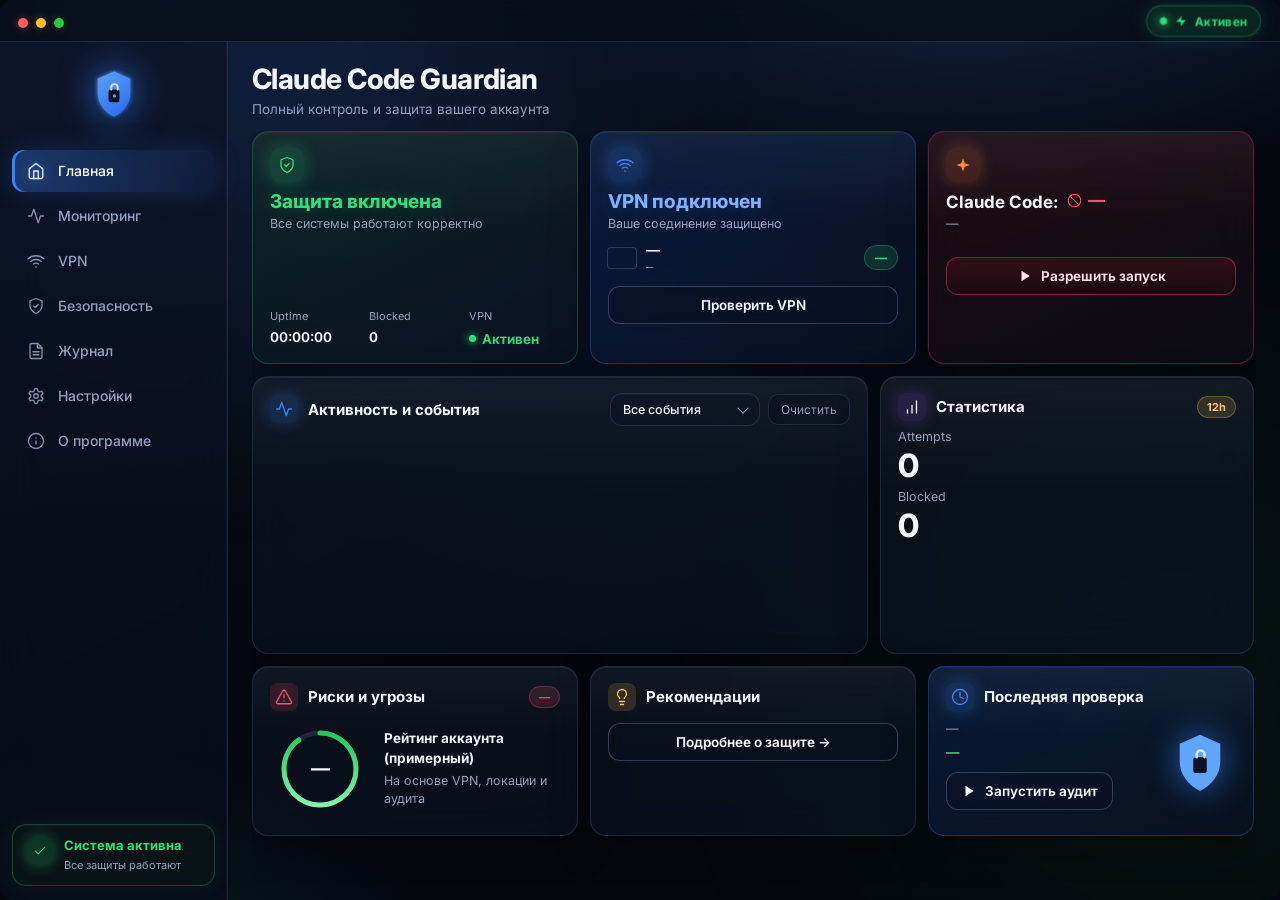
==== ClaudeVpnGuard/UI/index.html @ 6b9eba09 "Ship Liquid Glass UI v1.1.0 as main Guardian release. Replace upside-down VPN checks with toggles, a" ====
﻿<!DOCTYPE html>
<html lang="ru">
<head>
  <meta charset="utf-8" />
  <meta name="viewport" content="width=device-width, initial-scale=1" />
  <title>Claude Code Guardian</title>
  <link rel="preconnect" href="https://fonts.googleapis.com" />
  <link rel="preconnect" href="https://fonts.gstatic.com" crossorigin />
  <link href="https://fonts.googleapis.com/css2?family=Inter:wght@400;500;600;700;800&display=swap" rel="stylesheet" />
  <link rel="stylesheet" href="app.css" />
</head>
<body>
  <div class="shell">
    <div class="titlebar chrome-mac" id="titlebar">
      <div class="traffic" id="trafficMac">
        <button type="button" class="tl close" id="winClose" title="Close" aria-label="Close"></button>
        <button type="button" class="tl min" id="winMin" title="Minimize" aria-label="Minimize"></button>
        <button type="button" class="tl style" id="winStyle" title="Window style: Mac / Windows" aria-label="Window style"></button>
      </div>
      <div class="titlebar-drag" id="winDrag"></div>
      <div class="titlebar-right">
        <div class="pill-active titlebar-pill"><span class="dot"></span><span class="pill-ico" data-icon="zap"></span><span id="globalStatus" data-i18n="active">Активен</span></div>
        <div class="win-caption" id="trafficWin">
          <button type="button" class="wc style" id="winStyle2" title="Window style">⧉</button>
          <button type="button" class="wc min" id="winMin2" title="Minimize">─</button>
          <button type="button" class="wc close" id="winClose2" title="Close">×</button>
        </div>
      </div>
      <div class="chrome-menu" id="chromeMenu" hidden>
        <button type="button" data-chrome="mac">macOS ●●●</button>
        <button type="button" data-chrome="win">Windows − □ ×</button>
      </div>
    </div>

    <div class="app">
      <aside class="sidebar">
        <div class="logo" aria-hidden="true">
          <svg viewBox="0 0 64 64" fill="none">
            <defs>
              <linearGradient id="sg" x1="12" y1="4" x2="52" y2="60" gradientUnits="userSpaceOnUse">
                <stop stop-color="#60A5FA"/><stop offset="1" stop-color="#2563EB"/>
              </linearGradient>
              <filter id="glow"><feGaussianBlur stdDeviation="2.2" result="b"/><feMerge><feMergeNode in="b"/><feMergeNode in="SourceGraphic"/></feMerge></filter>
            </defs>
            <path filter="url(#glow)" d="M32 6L50 14V30C50 42 41.5 51.5 32 56C22.5 51.5 14 42 14 30V14L32 6Z" fill="url(#sg)"/>
            <rect x="26" y="26" width="12" height="14" rx="2.5" fill="#0B1224"/>
            <path d="M29 26V23.5C29 21.57 30.57 20 32.5 20C34.43 20 36 21.57 36 23.5V26" stroke="#DBEAFE" stroke-width="2.2" stroke-linecap="round"/>
            <circle cx="32.5" cy="33" r="1.8" fill="#60A5FA"/>
          </svg>
        </div>
        <nav class="nav">
          <button class="nav-item active" data-page="home"><span class="nav-ico" data-icon="home"></span><span data-i18n="home">Главная</span></button>
          <button class="nav-item" data-page="monitoring"><span class="nav-ico" data-icon="activity"></span><span data-i18n="monitoring">Мониторинг</span></button>
          <button class="nav-item" data-page="vpn"><span class="nav-ico" data-icon="wifi"></span><span data-i18n="vpn">VPN</span></button>
          <button class="nav-item" data-page="security"><span class="nav-ico" data-icon="shieldCheck"></span><span data-i18n="security">Безопасность</span></button>
          <button class="nav-item" data-page="journal"><span class="nav-ico" data-icon="fileText"></span><span data-i18n="journal">Журнал</span></button>
          <button class="nav-item" data-page="settings"><span class="nav-ico" data-icon="settings"></span><span data-i18n="settings">Настройки</span></button>
          <button class="nav-item" data-page="about"><span class="nav-ico" data-icon="info"></span><span data-i18n="about">О программе</span></button>
        </nav>
        <div class="sys-card">
          <div class="badge" data-icon="check"></div>
          <div><strong id="sysTitle">Система активна</strong><span id="sysSub">Все защиты работают</span></div>
        </div>
      </aside>

      <main class="main">
        <div class="topbar">
          <div>
            <h1 data-i18n="title">Claude Code Guardian</h1>
            <p data-i18n="subtitle">Полный контроль и защита вашего аккаунта</p>
          </div>
        </div>

        <div class="workspace">
          <section class="page active" id="page-home">
            <div class="grid-3">
              <article class="card green">
                <div class="card-head"><div class="ico green" data-icon="shieldCheck"></div></div>
                <h2 class="green" id="protectionTitle">Защита включена</h2>
                <p class="sub" id="protectionSub">Все системы работают корректно</p>
                <svg class="wave" id="waveSvg" viewBox="0 0 320 60" preserveAspectRatio="none">
                  <defs><linearGradient id="wg" x1="0" y1="0" x2="0" y2="1"><stop stop-color="#2FE07A" stop-opacity=".35"/><stop offset="1" stop-color="#2FE07A" stop-opacity="0"/></linearGradient></defs>
                  <path id="waveFill" fill="url(#wg)" d=""/>
                  <path id="wavePath" fill="none" stroke="#2FE07A" stroke-width="2.4" d=""/>
                </svg>
                <div class="stats-row">
                  <div class="stat-mini"><label>Uptime</label><b id="uptime">00:00:00</b></div>
                  <div class="stat-mini"><label>Blocked</label><b id="blocked">0</b></div>
                  <div class="stat-mini"><label>VPN</label><b class="ok" id="vpnMini"><i></i><span>Активен</span></b></div>
                </div>
              </article>

              <article class="card blue">
                <div class="card-head"><div class="ico blue" data-icon="wifi"></div></div>
                <h2 class="blue" id="vpnTitle">VPN подключен</h2>
                <p class="sub" id="vpnSub">Ваше соединение защищено</p>
                <div class="vpn-row">
                  <div class="flag" id="flag"></div>
                  <div class="vpn-meta"><div class="country" id="vpnCountry">—</div><div class="ip" id="vpnIp">—</div></div>
                  <div class="latency" id="vpnLatency">—</div>
                </div>
                <button class="btn btn-ghost" id="btnCheckVpn" data-i18n="checkVpn">Проверить VPN</button>
              </article>

              <article class="card red" id="claudeCard">
                <div class="card-head"><div class="ico orange" data-icon="spark"></div></div>
                <div class="claude-title"><span class="name">Claude Code:</span><span class="blocked" id="claudeStatus"><span class="status-ico" data-icon="ban"></span> —</span></div>
                <p class="sub" id="claudeSub">—</p>
                <button class="btn btn-danger" id="btnAllow" style="margin-top:16px"><span data-icon="play" class="btn-ico"></span> <span data-i18n="allow">Разрешить запуск</span></button>
              </article>
            </div>

            <div class="grid-mid">
              <article class="card">
                <div class="card-head">
                  <h3 class="panel-title"><span class="ico blue" data-icon="activity"></span><span data-i18n="events">Активность и события</span></h3>
                  <div class="panel-tools">
                    <div class="glass-select" id="eventFilterWrap" data-value="Все">
                      <button type="button" class="glass-select-btn" id="eventFilterBtn"><span data-i18n="allEvents">Все события</span></button>
                      <div class="glass-select-menu" hidden>
                        <button type="button" data-val="Все" data-i18n="allEvents">Все события</button>
                        <button type="button" data-val="vpn">VPN</button>
                        <button type="button" data-val="launch">Launch</button>
                        <button type="button" data-val="geo">Geo</button>
                        <button type="button" data-val="audit">Audit</button>
                        <button type="button" data-val="remind">Remind</button>
                        <button type="button" data-val="error">Error</button>
                      </div>
                    </div>
                    <button class="btn-sm" id="btnClear" data-i18n="clear">Очистить</button>
                  </div>
                </div>
                <div class="events" id="events"></div>
              </article>
              <article class="card">
                <div class="card-head">
                  <h3 class="panel-title"><span class="ico chart" data-icon="chart"></span><span data-i18n="stats">Статистика</span></h3>
                  <span class="tag mid">12h</span>
                </div>
                <div class="stat-big">
                  <div class="row"><span class="label">Attempts</span><span class="delta up" id="attemptsDelta"></span></div>
                  <div class="num" id="attempts">0</div>
                  <div class="row" style="margin-top:6px"><span class="label">Blocked</span><span class="delta down" id="blockedDelta"></span></div>
                  <div class="num" id="blockedBig">0</div>
                </div>
                <svg class="linechart" viewBox="0 0 280 90" preserveAspectRatio="none">
                  <defs><linearGradient id="lg" x1="0" y1="0" x2="0" y2="1"><stop stop-color="#3B82F6" stop-opacity=".35"/><stop offset="1" stop-color="#3B82F6" stop-opacity="0"/></linearGradient></defs>
                  <path id="lineFill" fill="url(#lg)" d=""/><path id="linePath" fill="none" stroke="#3B82F6" stroke-width="2.6" d=""/><g id="lineDots"></g>
                </svg>
              </article>
            </div>

            <div class="grid-bottom">
              <article class="card">
                <div class="card-head">
                  <h3 class="panel-title"><span class="ico red" data-icon="alert"></span><span data-i18n="risks">Риски и угрозы</span></h3>
                  <span class="tag" id="riskTag">—</span>
                </div>
                <div class="risk-body">
                  <div class="ring-wrap tone-low">
                    <svg viewBox="0 0 100 100" class="ring-svg">
                      <defs>
                        <linearGradient id="ringGrad" x1="0%" y1="0%" x2="100%" y2="0%">
                          <stop offset="0%" stop-color="#86efac"/>
                          <stop offset="55%" stop-color="#4ade80"/>
                          <stop offset="100%" stop-color="#22c55e"/>
                        </linearGradient>
                      </defs>
                      <circle class="ring-track" cx="50" cy="50" r="36" fill="none" stroke-width="5"/>
                      <circle id="ratingRing" class="ring-value" cx="50" cy="50" r="36" fill="none" stroke="url(#ringGrad)" stroke-width="5" stroke-linecap="round" pathLength="100" stroke-dasharray="100" stroke-dashoffset="10"/>
                    </svg>
                    <div class="pct" id="ratingPct">—</div>
                  </div>
                  <div class="risk-copy"><strong data-i18n="ratingApprox">Рейтинг аккаунта (примерный)</strong><span data-i18n="ratingHint">На основе VPN, локации и аудита</span></div>
                </div>
              </article>
              <article class="card">
                <div class="card-head"><h3 class="panel-title"><span class="ico yellow" data-icon="bulb"></span><span data-i18n="tips">Рекомендации</span></h3></div>
                <ul class="checklist" id="recommendations"></ul>
                <button class="btn btn-ghost" id="btnMoreProtect" data-i18n="moreProtect">Подробнее о защите →</button>
              </article>
              <article class="card blue">
                <div class="card-head"><h3 class="panel-title"><span class="ico blue" data-icon="clock"></span><span data-i18n="lastCheck">Последняя проверка</span></h3></div>
                <div class="audit-row">
                  <div class="audit-copy">
                    <div class="audit-time" id="auditTime">—</div>
                    <div class="audit-ok" id="auditOk">—</div>
                    <button class="btn btn-ghost" id="btnAudit" style="margin-top:12px;width:auto;padding-inline:14px"><span data-icon="play" class="btn-ico"></span> <span data-i18n="runAudit">Запустить аудит</span></button>
                  </div>
                  <div class="shield-glow"><svg viewBox="0 0 64 64" fill="none"><defs><linearGradient id="sg2" x1="12" y1="4" x2="52" y2="60"><stop stop-color="#60A5FA"/><stop offset="1" stop-color="#2563EB"/></linearGradient></defs><path d="M32 6L50 14V30C50 42 41.5 51.5 32 56C22.5 51.5 14 42 14 30V14L32 6Z" fill="url(#sg2)"/><rect x="26" y="26" width="12" height="14" rx="2.5" fill="#0B1224"/><path d="M29 26V23.5C29 21.57 30.57 20 32.5 20C34.43 20 36 21.57 36 23.5V26" stroke="#DBEAFE" stroke-width="2.2" stroke-linecap="round"/></svg></div>
                </div>
              </article>
            </div>
          </section>

          <section class="page panel-page" id="page-monitoring">
            <article class="card">
              <h3 class="panel-title"><span class="ico blue" data-icon="activity"></span><span data-i18n="monitoring">Мониторинг</span></h3>
              <div class="mon-tabs" id="monTabs">
                <button class="pill active" type="button" data-mon="proc" data-i18n="processes">Процессы</button>
                <button class="pill" type="button" data-mon="events" data-i18n="monEvents">События</button>
                <button class="pill" type="button" data-mon="net" data-i18n="network">Сеть</button>
              </div>
              <div class="mon-pane active" id="mon-proc">
                <div class="search-wrap"><span class="search-ico" data-icon="search"></span><input class="search glass-input" id="procSearch" data-i18n-placeholder="searchProc" placeholder="Поиск по процессам..." /></div>
                <table class="table"><thead><tr><th>Process</th><th>Status</th><th>Path</th></tr></thead><tbody id="procBody"></tbody></table>
              </div>
              <div class="mon-pane" id="mon-events">
                <div class="events" id="monEventsList" style="max-height:420px"></div>
              </div>
              <div class="mon-pane" id="mon-net">
                <table class="table"><thead><tr><th>Metric</th><th>Value</th><th>OK</th></tr></thead><tbody id="netBody"></tbody></table>
              </div>
            </article>
          </section>

          <section class="page panel-page" id="page-vpn">
            <article class="card">
              <h3 class="panel-title"><span class="ico blue" data-icon="wifi"></span>VPN</h3>
              <p class="sub" style="margin-top:10px" id="vpnPageSub" data-i18n="providers">Выберите активные провайдеры туннелей</p>
              <div id="providers"></div>
              <button class="btn btn-blue" id="btnCheckVpn2" style="margin-top:14px;width:auto" data-i18n="checkVpn">Проверить VPN</button>
            </article>
          </section>

          <section class="page panel-page" id="page-security">
            <article class="card"><h3 class="panel-title"><span class="ico green" data-icon="shieldCheck"></span><span data-i18n="security">Безопасность</span></h3><div id="hygiene"></div></article>
          </section>

          <section class="page panel-page" id="page-journal">
            <article class="card">
              <div class="card-head">
                <h3 class="panel-title"><span class="ico blue" data-icon="fileText"></span><span data-i18n="journal">Журнал</span></h3>
                <button class="btn-sm" id="btnExport"><span data-icon="download" class="btn-ico"></span> <span data-i18n="export">Экспорт журнала</span></button>
              </div>
              <div class="events" id="eventsFull" style="max-height:none"></div>
            </article>
          </section>

          <section class="page panel-page" id="page-settings">
            <div class="settings-layout">
              <aside class="card settings-nav">
                <button class="pill active" type="button" data-settings="general" data-i18n="general">Общие</button>
                <button class="pill" type="button" data-page-jump="vpn">VPN</button>
                <button class="pill" type="button" data-page-jump="security" data-i18n="security">Безопасность</button>
                <button class="pill" type="button" data-page-jump="about" data-i18n="about">О программе</button>
              </aside>
              <article class="card">
                <h3 class="panel-title" data-i18n="settings">Настройки</h3>
                <div class="setting-row">
                  <div><strong data-i18n="autostart">Автозапуск</strong><span data-i18n="autostartHint">Запускать вместе с Windows</span></div>
                  <button type="button" class="toggle" id="autostartToggle" aria-pressed="false"></button>
                </div>
                <div class="setting-row">
                  <div><strong data-i18n="blockVpn">Блокировать без VPN</strong><span data-i18n="blockVpnHint">Запретить Claude без туннеля</span></div>
                  <button type="button" class="toggle on" id="blockWithoutVpn" aria-pressed="true"></button>
                </div>
                <div class="setting-row">
                  <div><strong data-i18n="suspend">Пауза при обрыве VPN</strong><span data-i18n="suspendHint">Приостанавливать процессы Claude</span></div>
                  <button type="button" class="toggle on" id="suspendOnDrop" aria-pressed="true"></button>
                </div>
                <div class="setting-row">
                  <div><strong data-i18n="sound">Звук уведомлений</strong><span data-i18n="soundHint">Системные balloon + звук</span></div>
                  <button type="button" class="toggle on" id="soundToggle" aria-pressed="true"></button>
                </div>
                <div class="form-row" style="margin-top:14px">
                  <label data-i18n="pickSound">Выбрать WAV…</label>
                  <div class="sound-row">
                    <button class="btn btn-ghost" id="btnPickSound" style="width:auto" data-i18n="pickSound">Выбрать WAV…</button>
                    <span id="soundPath" class="sound-path">default</span>
                  </div>
                </div>
                <div class="form-row">
                  <label data-i18n="language">Язык интерфейса</label>
                  <div class="glass-select" id="langWrap" data-value="ru">
                    <button type="button" class="glass-select-btn" id="langBtn">Русский</button>
                    <div class="glass-select-menu" hidden>
                      <button type="button" data-val="ru">Русский</button>
                      <button type="button" data-val="en">English</button>
                      <button type="button" data-val="zh">中文</button>
                    </div>
                  </div>
                </div>
                <div class="form-row">
                  <label data-i18n="targetLoc">Целевая локация</label>
                  <div class="glass-select" id="countryWrap" data-value="NL">
                    <button type="button" class="glass-select-btn" id="countryBtn">NL — Netherlands</button>
                    <div class="glass-select-menu" id="countryMenu" hidden></div>
                  </div>
                </div>
                <div class="form-row">
                  <label data-i18n="workMode">Режим работы</label>
                  <div class="glass-select" id="modeWrap" data-value="strict">
                    <button type="button" class="glass-select-btn" id="modeBtn" data-i18n="strict">Строгий</button>
                    <div class="glass-select-menu" hidden>
                      <button type="button" data-val="strict" data-i18n="strict">Строгий</button>
                      <button type="button" data-val="soft" data-i18n="soft">Мягкий</button>
                    </div>
                  </div>
                </div>
                <input type="checkbox" id="strict" hidden checked />
                <input type="checkbox" id="guardEnabled" hidden checked />
                <input type="checkbox" id="killMode" hidden />
                <input type="checkbox" id="autostart" hidden />
                <input type="checkbox" id="soundEnabled" hidden checked />
                <button class="btn btn-blue" id="btnSave" style="margin-top:16px;width:auto" data-i18n="save">Сохранить изменения</button>
              </article>
            </div>
          </section>

          <section class="page panel-page" id="page-about">
            <article class="card">
              <h3 class="panel-title" data-i18n="about">О программе</h3>
              <p style="color:var(--muted);margin-top:12px;line-height:1.55" data-i18n="aboutBody">Claude Code Guardian v1.0.0 — локальный VPN-killswitch и location lock для Claude Code / Desktop.</p>
              <p style="color:var(--muted);line-height:1.55" data-i18n="aboutPolicy">Не обходит KYC, платежи, мультиаккаунты и Usage Policy.</p>
              <p style="color:var(--green);margin-top:16px">github.com/switzard/claude-vpn-guard</p>
            </article>
          </section>
        </div>
      </main>
    </div>
    <div id="toasts" aria-live="polite"></div>
  </div>
  <script src="icons.js"></script>
  <script src="i18n.js"></script>
  <script src="app.js"></script>
</body>
</html>
---- ClaudeVpnGuard/UI/app.css ----
:root {
  --bg0: #05080f;
  --bg1: #0a1222;
  --glass: rgba(14, 22, 38, 0.55);
  --glass-2: rgba(18, 28, 48, 0.62);
  --glass-3: rgba(12, 18, 32, 0.78);
  --stroke: rgba(160, 190, 255, 0.14);
  --stroke-strong: rgba(160, 190, 255, 0.28);
  --text: #f2f6ff;
  --muted: #93a0bd;
  --green: #2fe07a;
  --blue: #3b82f6;
  --cyan: #22d3ee;
  --red: #ff4d6d;
  --orange: #ff8a3c;
  --yellow: #ffc857;
  --pink: #ff5d8f;
  --radius: 16px;
  --blur: 22px;
  --font: "Inter", "Segoe UI", system-ui, sans-serif;
  --shell-w: 1280px;
  --shell-h: 860px;
  --sidebar-w: 228px;
}

* { box-sizing: border-box; }
html, body {
  margin: 0; width: 100%; height: 100%; overflow: hidden;
  font-family: var(--font); color: var(--text);
  background: var(--bg0);
  user-select: none;
}

/* ===== Layer 1: app backdrop ===== */
.shell {
  position: relative;
  width: 100%; height: 100%;
  overflow: hidden;
  display: flex; flex-direction: column;
  background:
    radial-gradient(900px 520px at 78% -10%, rgba(59,130,246,.22), transparent 55%),
    radial-gradient(700px 480px at 8% 110%, rgba(34,211,238,.10), transparent 50%),
    radial-gradient(600px 400px at 50% 40%, rgba(37,99,235,.08), transparent 60%),
    linear-gradient(155deg, #0b1528 0%, var(--bg0) 48%, #04060c 100%);
  border-radius: 14px;
}
.shell::before {
  content: ""; position: absolute; inset: -20%;
  background:
    radial-gradient(circle at 30% 20%, rgba(59,130,246,.12), transparent 28%),
    radial-gradient(circle at 80% 70%, rgba(47,224,122,.06), transparent 30%);
  filter: blur(40px); pointer-events: none; z-index: 0;
}

/* macOS-style chrome */
.titlebar {
  position: relative; z-index: 5;
  flex: 0 0 42px;
  display: grid;
  grid-template-columns: auto 1fr auto;
  align-items: center;
  gap: 12px;
  padding: 0 14px;
  background: rgba(8, 12, 22, 0.72);
  backdrop-filter: blur(18px);
  border-bottom: 1px solid var(--stroke);
}
.traffic { display: flex; gap: 8px; align-items: center; padding-left: 4px; }
.tl {
  width: 12px; height: 12px; border-radius: 50%; border: 0; padding: 0; cursor: pointer;
  transition: transform .15s ease, filter .15s ease, box-shadow .15s ease;
  position: relative;
}
.tl:hover { transform: scale(1.12); filter: brightness(1.08); }
.tl.close { background: #ff5f57; box-shadow: 0 0 10px rgba(255,95,87,.35); }
.tl.min { background: #febc2e; box-shadow: 0 0 10px rgba(254,188,46,.28); }
.tl.style { background: #28c840; box-shadow: 0 0 10px rgba(40,200,64,.28); }
.traffic { position: relative; }
.titlebar { position: relative; }
.chrome-menu {
  position: fixed; top: 48px; left: 44px; z-index: 9999;
  min-width: 188px; padding: 8px; border-radius: 14px;
  background: rgba(10,16,30,.96); backdrop-filter: blur(22px);
  border: 1px solid rgba(96,165,250,.35);
  box-shadow: 0 18px 50px rgba(0,0,0,.55), 0 0 0 1px rgba(255,255,255,.04);
}
.titlebar.chrome-win .chrome-menu { left: auto; right: 24px; }
.chrome-menu[hidden] { display: none !important; }
.chrome-menu button {
  display: block; width: 100%; text-align: left; border: 0; cursor: pointer;
  padding: 10px 12px; border-radius: 10px;
  background: transparent; color: var(--text); font: 560 13px var(--font);
}
.chrome-menu button:hover { background: rgba(59,130,246,.22); }
.chrome-menu button.active { background: rgba(40,200,64,.2); color: #86efac; }
.titlebar-drag {
  height: 100%; display: flex; align-items: center; justify-content: center;
  cursor: grab;
}
.titlebar-drag:active { cursor: grabbing; }
.titlebar-right { display: flex; align-items: center; gap: 10px; }
.titlebar-pill { transform: scale(.92); }
.win-caption { display: flex; align-items: stretch; height: 42px; margin-right: -14px; }
.win-caption[hidden] { display: none !important; }
.wc {
  width: 46px; border: 0; background: transparent; color: #c9d4ef;
  font: 500 14px/1 var(--font); cursor: pointer;
  transition: background .15s ease, color .15s;
}
.wc:hover { background: rgba(255,255,255,.08); }
.wc.close:hover { background: #e81123; color: #fff; }
.wc.style { font-size: 13px; color: #86efac; }
.titlebar.chrome-win .traffic { display: none; }
.titlebar.chrome-mac .win-caption { display: none !important; }
.titlebar.chrome-win .win-caption { display: flex !important; }

/* window open / close */
.shell { opacity: 0; transform: scale(.97) translateY(8px); }
.shell.boot-in {
  animation: shellIn .38s cubic-bezier(.22,.8,.24,1) forwards;
}
.shell.boot-out {
  animation: shellOut .28s ease forwards;
  pointer-events: none;
}
@keyframes shellIn {
  from { opacity: 0; transform: scale(.965) translateY(10px); }
  to { opacity: 1; transform: none; }
}
@keyframes shellOut {
  from { opacity: 1; transform: none; }
  to { opacity: 0; transform: scale(.97) translateY(6px); }
}

.app {
  position: relative; z-index: 1;
  display: grid;
  grid-template-columns: var(--sidebar-w) 1fr;
  width: 100%; flex: 1 1 auto;
  min-height: 0;
}

/* ===== Layer 2: sidebar ===== */
.sidebar {
  position: relative;
  display: flex; flex-direction: column;
  padding: 22px 12px 14px;
  background: linear-gradient(180deg, rgba(12,20,40,.72), rgba(8,12,24,.78));
  backdrop-filter: blur(var(--blur));
  -webkit-backdrop-filter: blur(var(--blur));
  border-right: 1px solid var(--stroke);
  box-shadow: inset -1px 0 0 rgba(255,255,255,.03);
}
.logo {
  width: 58px; height: 58px; margin: 2px auto 26px;
  filter: drop-shadow(0 0 18px rgba(59,130,246,.75));
}
.logo svg { width: 100%; height: 100%; }

.nav { display: flex; flex-direction: column; gap: 3px; flex: 1; min-height: 0; }
.nav-item {
  display: flex; align-items: center; gap: 12px;
  width: 100%; border: 0; cursor: pointer; text-align: left;
  padding: 11px 14px; border-radius: 12px;
  color: var(--muted); font: 500 14px/1.2 var(--font);
  background: transparent;
  transition: background .18s, color .18s, box-shadow .18s;
}
.nav-ico {
  width: 20px; height: 20px; display: inline-grid; place-items: center;
  flex-shrink: 0; opacity: .9;
}
.nav-ico svg, .nav-item svg { width: 18px; height: 18px; display: block; }
.pill-ico { width: 14px; height: 14px; display: inline-grid; place-items: center; }
.pill-ico svg { width: 14px; height: 14px; display: block; }
.btn-ico { display: inline-grid; place-items: center; width: 16px; height: 16px; }
.btn-ico svg { width: 14px; height: 14px; display: block; }
.status-ico { display: inline-grid; place-items: center; width: 16px; height: 16px; vertical-align: -2px; }
.status-ico svg { width: 15px; height: 15px; display: block; }
.ico.chart { background: rgba(168,85,247,.15); color: #c084fc; box-shadow: 0 0 16px rgba(168,85,247,.25); }
.badge svg { width: 14px; height: 14px; display: block; }
.check svg { width: 12px; height: 12px; display: block; }
.nav-item:hover {
  color: #d7e2ff;
  background: rgba(255,255,255,.045);
}
.nav-item.active {
  color: #fff;
  background: linear-gradient(90deg, rgba(59,130,246,.34), rgba(59,130,246,.08));
  box-shadow: inset 3px 0 0 #3b82f6, 0 0 28px rgba(59,130,246,.18);
}
.nav-item.active svg { opacity: 1; filter: drop-shadow(0 0 6px rgba(59,130,246,.85)); }

.sys-card {
  margin-top: auto;
  display: flex; gap: 10px; align-items: flex-start;
  padding: 12px 13px; border-radius: 14px;
  background: rgba(12, 28, 24, 0.55);
  backdrop-filter: blur(14px);
  border: 1px solid rgba(47,224,122,.25);
  box-shadow: inset 0 1px 0 rgba(255,255,255,.05), 0 0 24px rgba(47,224,122,.08);
}
.sys-card .badge {
  width: 28px; height: 28px; border-radius: 50%;
  display: grid; place-items: center; flex-shrink: 0;
  background: rgba(47,224,122,.16); color: var(--green); font-weight: 800;
  box-shadow: 0 0 14px rgba(47,224,122,.4);
}
.sys-card strong { display: block; color: var(--green); font-size: 13px; }
.sys-card span { color: var(--muted); font-size: 11px; line-height: 1.35; }

/* ===== workspace ===== */
.main {
  min-width: 0; min-height: 0;
  height: 100%;
  display: flex; flex-direction: column;
  padding: 20px 24px 18px;
  overflow: hidden;
}
.topbar {
  flex: 0 0 auto;
  display: flex; align-items: flex-start; justify-content: space-between;
  margin-bottom: 14px;
}
.topbar h1 { margin: 0; font-size: 28px; font-weight: 750; letter-spacing: -.02em; color: var(--text); }
.topbar p { margin: 5px 0 0; color: var(--muted); font-size: 13.5px; }
.pill-active {
  display: inline-flex; align-items: center; gap: 8px;
  padding: 8px 14px; border-radius: 999px;
  background: rgba(47,224,122,.12);
  border: 1px solid rgba(47,224,122,.35);
  color: var(--green); font-weight: 700; font-size: 13px;
  backdrop-filter: blur(10px);
  box-shadow: 0 0 22px rgba(47,224,122,.18);
}
.pill-active .dot {
  width: 8px; height: 8px; border-radius: 50%; background: var(--green);
  box-shadow: 0 0 10px var(--green);
}

.workspace {
  flex: 1 1 auto;
  min-height: 0;
  position: relative;
  overflow: hidden;
}
.page {
  display: none;
  position: absolute; inset: 0;
  overflow: auto;
  padding-right: 2px;
  opacity: 0;
  transform: translateY(6px);
}
.page.active {
  display: block;
  animation: pageIn .28s ease forwards;
}
@keyframes pageIn {
  from { opacity: 0; transform: translateY(8px); }
  to { opacity: 1; transform: none; }
}
.card { transition: transform .2s ease, box-shadow .2s ease, border-color .2s ease; }
.nav-item { transition: background .18s, color .18s, box-shadow .18s, transform .15s; }
.btn, .btn-sm, .btn-ghost, .btn-blue, .btn-danger { transition: transform .15s ease, box-shadow .2s ease, background .2s ease; }
.btn:active, .btn-sm:active, .toggle:active { transform: scale(.97); }

/* ===== Layer 3: cards ===== */
.card {
  position: relative;
  background: var(--glass);
  backdrop-filter: blur(var(--blur));
  -webkit-backdrop-filter: blur(var(--blur));
  border: 1px solid var(--stroke);
  border-radius: var(--radius);
  padding: 16px 17px;
  box-shadow:
    0 12px 40px rgba(0,0,0,.28),
    inset 0 1px 0 rgba(255,255,255,.06);
  overflow: hidden;
}
.card::before {
  content: ""; position: absolute; inset: 0; pointer-events: none;
  background: linear-gradient(180deg, rgba(255,255,255,.045), transparent 42%);
}
.card.green {
  background: linear-gradient(155deg, rgba(12,42,32,.58), rgba(12,20,36,.58));
  border-color: rgba(47,224,122,.24);
}
.card.blue {
  background: linear-gradient(155deg, rgba(10,34,78,.62), rgba(12,20,40,.58));
  border-color: rgba(59,130,246,.30);
}
.card.red {
  background: linear-gradient(155deg, rgba(48,14,24,.58), rgba(16,14,24,.62));
  border-color: rgba(255,77,109,.30);
  box-shadow: 0 0 0 1px rgba(255,77,109,.06), 0 12px 40px rgba(0,0,0,.28);
}
.card.red.ok {
  border-color: rgba(47,224,122,.28);
  background: linear-gradient(155deg, rgba(12,40,28,.55), rgba(12,20,36,.58));
}

.grid-3 { display: grid; grid-template-columns: 1fr 1fr 1fr; gap: 12px; margin-bottom: 12px; }
.grid-mid { display: grid; grid-template-columns: 1.65fr 1fr; gap: 12px; margin-bottom: 12px; }
.grid-bottom { display: grid; grid-template-columns: 1fr 1fr 1fr; gap: 12px; margin-bottom: 4px; }

.card-head { display: flex; align-items: center; justify-content: space-between; margin-bottom: 8px; gap: 8px; }
.ico {
  width: 34px; height: 34px; border-radius: 10px; display: grid; place-items: center;
}
.ico svg { width: 18px; height: 18px; display: block; }
.ico[data-icon] { color: inherit; }
.ico.green { background: rgba(47,224,122,.14); color: var(--green); box-shadow: 0 0 16px rgba(47,224,122,.28); }
.ico.blue { background: rgba(59,130,246,.16); color: var(--blue); box-shadow: 0 0 16px rgba(59,130,246,.32); }
.ico.orange { background: rgba(255,138,60,.14); color: var(--orange); box-shadow: 0 0 16px rgba(255,138,60,.28); }
.ico.red { background: rgba(255,77,109,.14); color: var(--red); }
.ico.yellow { background: rgba(255,200,87,.14); color: var(--yellow); }

.card h2 { margin: 0 0 3px; font-size: 19px; font-weight: 750; color: var(--text); }
.card h2.green { color: var(--green); text-shadow: 0 0 18px rgba(47,224,122,.3); }
.card h2.blue { color: #7eb0ff; text-shadow: 0 0 18px rgba(59,130,246,.28); }
.card .sub { color: var(--muted); font-size: 12.5px; margin: 0 0 10px; }

.wave { width: 100%; height: 50px; margin: 2px 0 12px; filter: drop-shadow(0 0 6px rgba(47,224,122,.5)); }
.stats-row { display: grid; grid-template-columns: 1fr 1fr 1fr; gap: 8px; }
.stat-mini label { display: block; color: var(--muted); font-size: 11px; margin-bottom: 3px; }
.stat-mini b { font-size: 13.5px; font-weight: 650; color: var(--text); }
.stat-mini .ok { color: var(--green); display: inline-flex; align-items: center; gap: 6px; }
.stat-mini .ok.off { color: var(--red); }
.stat-mini .ok i { width: 7px; height: 7px; border-radius: 50%; background: currentColor; box-shadow: 0 0 8px currentColor; display: inline-block; }

.vpn-row { display: flex; align-items: center; gap: 10px; margin: 6px 0 12px; }
.flag { width: 28px; height: 20px; border-radius: 3px; box-shadow: 0 0 0 1px rgba(255,255,255,.15); flex-shrink: 0; }
.vpn-meta { flex: 1; min-width: 0; }
.vpn-meta .country { font-weight: 650; font-size: 14px; color: var(--text); }
.vpn-meta .ip { color: var(--muted); font-family: ui-monospace, Consolas, monospace; font-size: 12px; margin-top: 2px; }
.latency {
  padding: 4px 10px; border-radius: 999px; font-size: 12px; font-weight: 700;
  background: rgba(47,224,122,.14); color: var(--green); border: 1px solid rgba(47,224,122,.28);
}

/* ===== Layer 4: interactive ===== */
.btn, .btn-sm, .glass-input, select, .pill {
  font-family: inherit;
  transition: background .15s, border-color .15s, box-shadow .15s, filter .15s;
}
.btn {
  width: 100%; border: 0; cursor: pointer; border-radius: 12px;
  padding: 10px 14px; font-weight: 650; font-size: 13.5px;
  display: inline-flex; align-items: center; justify-content: center; gap: 8px;
  color: var(--text);
  background: rgba(10,16,32,.45);
  backdrop-filter: blur(10px);
  border: 1px solid var(--stroke-strong);
}
.btn:hover { border-color: rgba(160,190,255,.42); box-shadow: 0 0 18px rgba(59,130,246,.18); }
.btn-ghost { background: rgba(8,14,28,.5); }
.btn-danger {
  background: linear-gradient(180deg, rgba(60,18,28,.7), rgba(28,10,16,.75));
  border-color: rgba(255,77,109,.4); color: #ffe0e6;
}
.btn-danger:hover { box-shadow: 0 0 20px rgba(255,77,109,.22); }
.btn-blue {
  background: linear-gradient(180deg, #3b82f6, #2563eb);
  border: 0; color: #fff;
  box-shadow: 0 0 22px rgba(59,130,246,.35);
}
.btn-sm {
  background: rgba(8,14,28,.55); color: var(--muted);
  border: 1px solid var(--stroke); border-radius: 10px;
  padding: 7px 12px; font-size: 12px; cursor: pointer;
  backdrop-filter: blur(8px);
}
.btn-sm:hover { color: var(--text); border-color: var(--stroke-strong); }
select, .glass-input {
  background: rgba(8,14,28,.72); color: var(--text);
  border: 1px solid var(--stroke); border-radius: 10px;
  padding: 8px 11px; font-size: 12.5px;
  backdrop-filter: blur(8px);
  outline: none;
  appearance: none;
  -webkit-appearance: none;
  background-image: url("data:image/svg+xml,%3Csvg xmlns='http://www.w3.org/2000/svg' width='12' height='12' viewBox='0 0 24 24' fill='none' stroke='%2393a0bd' stroke-width='2' stroke-linecap='round' stroke-linejoin='round'%3E%3Cpolyline points='6 9 12 15 18 9'/%3E%3C/svg%3E");
  background-repeat: no-repeat;
  background-position: right 10px center;
  padding-right: 28px;
}
select:hover, .glass-input:hover { border-color: var(--stroke-strong); }
select:focus, .glass-input:focus { border-color: rgba(59,130,246,.55); box-shadow: 0 0 0 2px rgba(59,130,246,.15); }
select option { background: #0e1628; color: var(--text); }
.glass-input { width: 100%; margin: 10px 0; }
.search-wrap { position: relative; margin: 10px 0; }
.search-wrap .glass-input { margin: 0; padding-left: 36px; }
.search-ico {
  position: absolute; left: 12px; top: 50%; transform: translateY(-50%);
  width: 16px; height: 16px; color: var(--muted); pointer-events: none;
  display: grid; place-items: center;
}
.search-ico svg { width: 15px; height: 15px; display: block; }
.toast-ico svg { width: 18px; height: 18px; display: block; }
.pill {
  border: 1px solid var(--stroke); background: rgba(8,14,28,.4); color: var(--muted);
  border-radius: 999px; padding: 7px 12px; cursor: pointer; font-size: 12px;
}
.pill.active {
  color: #fff;
  background: linear-gradient(90deg, rgba(59,130,246,.45), rgba(37,99,235,.25));
  border-color: rgba(59,130,246,.5);
  box-shadow: 0 0 16px rgba(59,130,246,.2);
}

.claude-title { display: flex; align-items: baseline; gap: 8px; flex-wrap: wrap; margin-bottom: 4px; }
.claude-title .name { font-size: 17px; font-weight: 700; color: var(--text); }
.claude-title .blocked { color: var(--red); font-weight: 750; font-size: 17px; display: inline-flex; gap: 6px; align-items: center; text-shadow: 0 0 14px rgba(255,77,109,.35); }
.claude-title .allowed { color: var(--green); font-weight: 750; font-size: 17px; text-shadow: 0 0 14px rgba(47,224,122,.35); }

.panel-title { display: flex; align-items: center; gap: 10px; font-size: 15px; font-weight: 700; margin: 0; color: var(--text); }
.panel-title .ico { width: 28px; height: 28px; border-radius: 8px; }
.panel-tools { display: flex; gap: 8px; align-items: center; }

.events { margin-top: 10px; max-height: 200px; overflow: auto; padding-top: 2px; }
.card .card-head { position: relative; z-index: 2; }
.event {
  display: grid; grid-template-columns: 12px 62px 26px 1fr 8px;
  gap: 8px; align-items: start; padding: 9px 0;
  border-bottom: 1px solid rgba(255,255,255,.04); position: relative;
}
.event:last-child { border-bottom: 0; }
.event::before { content: ""; position: absolute; left: 5px; top: 0; bottom: 0; width: 2px; background: rgba(120,150,220,.1); }
.tl { width: 10px; height: 10px; border-radius: 50%; margin-top: 4px; box-shadow: 0 0 10px currentColor; position: relative; z-index: 1; background: currentColor; }
.tl-end { width: 7px; height: 7px; border-radius: 50%; margin-top: 5px; opacity: .85; }
.time { color: var(--muted); font-size: 11.5px; padding-top: 2px; font-variant-numeric: tabular-nums; }
.ev-ico { width: 22px; height: 22px; border-radius: 50%; display: grid; place-items: center; font-size: 11px; font-weight: 700; }
.ev-ico svg { width: 12px; height: 12px; display: block; }
.ev-ico.err { background: rgba(255,77,109,.18); color: var(--red); }
.ev-ico.ok { background: rgba(47,224,122,.18); color: var(--green); }
.ev-ico.info { background: rgba(59,130,246,.18); color: var(--blue); }
.ev-ico.warn { background: rgba(255,200,87,.18); color: var(--yellow); }
.ev-body .msg { font-size: 12.8px; font-weight: 560; color: var(--text); }
.ev-body .reason { color: var(--muted); font-size: 11.5px; margin-top: 2px; }
.empty { color: var(--muted); padding: 16px 0; font-size: 13px; }

.stat-big { margin-top: 8px; }
.stat-big .row { display: flex; justify-content: space-between; align-items: baseline; margin-bottom: 4px; }
.stat-big .label { color: var(--muted); font-size: 12.5px; }
.stat-big .num { font-size: 32px; font-weight: 780; letter-spacing: -.03em; color: var(--text); line-height: 1.1; }
.delta.up { color: var(--red); font-size: 12px; font-weight: 700; }
.delta.down { color: var(--green); font-size: 12px; font-weight: 700; }
.linechart { width: 100%; height: 84px; margin-top: 6px; filter: drop-shadow(0 0 8px rgba(59,130,246,.5)); }

.risk-body { display: flex; gap: 14px; align-items: center; margin-top: 8px; }
.ring-wrap { position: relative; width: 100px; height: 100px; flex-shrink: 0; }
.ring-svg {
  width: 100%; height: 100%; transform: rotate(-90deg);
  overflow: visible; shape-rendering: geometricPrecision;
}
.ring-track { stroke: rgba(148,163,184,.16); }
.ring-value {
  transition: stroke-dashoffset .6s cubic-bezier(.22,.8,.24,1);
  filter: none;
  paint-order: stroke;
}
.ring-wrap.tone-low .ring-value { stroke: url(#ringGrad); }
.ring-wrap .pct {
  position: absolute; inset: 0; display: grid; place-items: center;
  font-size: 19px; font-weight: 720; color: var(--text); letter-spacing: -.02em;
  pointer-events: none;
  text-shadow: 0 1px 0 rgba(0,0,0,.25);
}
.tag { font-size: 11px; font-weight: 700; padding: 3px 9px; border-radius: 999px; background: rgba(255,77,109,.15); color: var(--red); border: 1px solid rgba(255,77,109,.28); }
.tag.low { background: rgba(47,224,122,.14); color: var(--green); border-color: rgba(47,224,122,.28); }
.tag.mid { background: rgba(255,200,87,.14); color: var(--yellow); border-color: rgba(255,200,87,.28); }
.tag.high { background: rgba(255,138,60,.14); color: var(--orange); border-color: rgba(255,138,60,.28); }
.tag.crit { background: rgba(255,77,109,.15); color: var(--red); border-color: rgba(255,77,109,.28); }
.ev-body { min-width: 0; }
.ev-body .msg { overflow-wrap: anywhere; }
.risk-copy { color: var(--muted); font-size: 12.5px; line-height: 1.45; }
.risk-copy strong { color: var(--text); display: block; font-size: 13.5px; margin-bottom: 4px; }

.checklist { list-style: none; padding: 0; margin: 10px 0 12px; }
.checklist li { display: flex; gap: 10px; align-items: flex-start; font-size: 12.8px; margin-bottom: 9px; color: var(--text); }
.check {
  width: 18px; height: 18px; border-radius: 50%; flex-shrink: 0; margin-top: 1px;
  background: rgba(47,224,122,.16); color: var(--green); display: grid; place-items: center;
  font-size: 11px; font-weight: 800; box-shadow: 0 0 10px rgba(47,224,122,.22);
}

.audit-row { display: flex; gap: 12px; align-items: center; margin-top: 6px; }
.audit-copy { flex: 1; min-width: 0; }
.audit-time { color: var(--muted); font-size: 12.5px; margin: 2px 0 8px; }
.audit-ok { color: var(--green); font-weight: 650; font-size: 13.5px; }
.shield-glow { width: 72px; height: 72px; flex-shrink: 0; filter: drop-shadow(0 0 16px rgba(59,130,246,.65)); }

/* settings / monitoring extras */
.panel-page .card { margin-bottom: 12px; }
.settings-layout { display: grid; grid-template-columns: 200px 1fr; gap: 12px; min-height: 420px; }
.settings-nav { display: flex; flex-direction: column; gap: 4px; }
.settings-nav .pill { justify-content: flex-start; width: 100%; border-radius: 12px; }
.setting-row {
  display: flex; align-items: center; justify-content: space-between; gap: 16px;
  padding: 14px 0; border-bottom: 1px solid rgba(255,255,255,.05);
}
.setting-row:last-child { border-bottom: 0; }
.setting-row strong { display: block; font-size: 13.5px; color: var(--text); }
.setting-row span { color: var(--muted); font-size: 12px; }
.toggle {
  width: 46px; height: 26px; border-radius: 999px; border: 0; cursor: pointer;
  background: rgba(255,255,255,.12); position: relative; flex-shrink: 0;
}
.toggle.on { background: linear-gradient(90deg, #22d3ee, #3b82f6); box-shadow: 0 0 14px rgba(59,130,246,.35); }
.toggle::after {
  content: ""; position: absolute; top: 3px; left: 3px; width: 20px; height: 20px;
  border-radius: 50%; background: #fff; transition: left .15s;
}
.toggle.on::after { left: 23px; }

.mon-tabs { display: flex; gap: 8px; margin-bottom: 4px; flex-wrap: wrap; }
.table { width: 100%; border-collapse: collapse; font-size: 13px; }
.table th { text-align: left; color: var(--muted); font-weight: 600; padding: 8px 6px; border-bottom: 1px solid rgba(255,255,255,.06); }
.table td { padding: 10px 6px; border-bottom: 1px solid rgba(255,255,255,.04); color: var(--text); vertical-align: top; }
.table code { color: #c7dcff; }
.pid { color: var(--muted); font-size: 11px; margin-left: 6px; }
.st-block { color: var(--red); font-weight: 700; }
.st-run { color: var(--green); font-weight: 700; }
.prov-row {
  display: grid; grid-template-columns: 1fr auto 48px; gap: 12px; align-items: center;
  padding: 11px 10px; margin: 0 -6px; border-radius: 12px;
  border-bottom: 1px solid transparent;
  transition: background .18s ease, transform .15s ease;
  cursor: pointer;
}
.prov-row:hover { background: rgba(255,255,255,.035); }
.prov-row .name { color: var(--text); font-size: 13.5px; min-width: 0; white-space: normal; font-weight: 560; }
.prov-row .status { color: var(--muted); font-size: 12px; text-align: right; white-space: normal; line-height: 1.3; }
.prov-row .status.on { color: var(--green); }
.prov-toggle {
  width: 42px; height: 24px; border-radius: 999px; border: 0; cursor: pointer;
  background: rgba(255,255,255,.12); position: relative; flex-shrink: 0;
  transition: background .2s ease, box-shadow .2s ease;
}
.prov-toggle::after {
  content: ""; position: absolute; top: 3px; left: 3px; width: 18px; height: 18px;
  border-radius: 50%; background: #fff;
  transition: left .2s cubic-bezier(.22,.8,.24,1);
  box-shadow: 0 1px 4px rgba(0,0,0,.35);
}
.prov-toggle.on {
  background: linear-gradient(90deg, #22d3ee, #3b82f6);
  box-shadow: 0 0 14px rgba(59,130,246,.35);
}
.prov-toggle.on::after { left: 21px; }

.glass-select { position: relative; min-width: 150px; }
.glass-select-btn {
  width: 100%; text-align: left;
  padding: 8px 32px 8px 12px; border-radius: 12px; cursor: pointer;
  border: 1px solid var(--stroke);
  background: rgba(12,18,32,.55);
  color: var(--text); font: 500 12.5px var(--font);
  backdrop-filter: blur(12px);
  box-shadow: inset 0 1px 0 rgba(255,255,255,.04);
  position: relative;
}
.glass-select-btn::after {
  content: ""; position: absolute; right: 12px; top: 50%;
  width: 7px; height: 7px; border-right: 1.5px solid var(--muted); border-bottom: 1.5px solid var(--muted);
  transform: translateY(-60%) rotate(45deg);
}
.glass-select-btn:hover { border-color: var(--stroke-strong); }
.glass-select-menu {
  position: absolute; z-index: 40; top: calc(100% + 6px); left: 0; right: 0;
  padding: 6px; border-radius: 14px;
  background: rgba(10, 16, 30, 0.92);
  backdrop-filter: blur(22px);
  border: 1px solid var(--stroke-strong);
  box-shadow: 0 18px 40px rgba(0,0,0,.45);
  max-height: 240px; overflow: auto;
}
.glass-select-menu[hidden] { display: none !important; }
.glass-select-menu button {
  display: block; width: 100%; text-align: left; border: 0; cursor: pointer;
  padding: 9px 11px; border-radius: 10px;
  background: transparent; color: var(--text); font: 500 12.5px var(--font);
}
.glass-select-menu button:hover { background: rgba(59,130,246,.18); }
.glass-select-menu button.active { background: rgba(59,130,246,.28); color: #fff; }

.mon-pane { display: none; margin-top: 10px; animation: pageIn .22s ease; }
.mon-pane.active { display: block; }
.sound-row { display: flex; gap: 10px; align-items: center; flex-wrap: wrap; }
.sound-path { color: var(--muted); font-size: 12px; }
.checklist .tone-warn .check { background: rgba(255,200,87,.16); color: var(--yellow); }
.checklist .tone-info .check { background: rgba(59,130,246,.16); color: var(--blue); }
.checklist .tone-muted .check { background: rgba(255,255,255,.06); color: var(--muted); }
.checklist li small { display: block; color: var(--muted); font-size: 11.5px; margin-top: 2px; font-weight: 400; }
.hy-item { padding: 12px 0; border-bottom: 1px solid rgba(255,255,255,.05); }
.hy-item strong { color: var(--text); display: block; margin-bottom: 4px; }
.hy-item p { margin: 0; color: var(--muted); font-size: 12.5px; line-height: 1.45; }
.form-row { margin: 12px 0; }
.form-row label { display: block; color: var(--muted); font-size: 12px; margin-bottom: 6px; }
.checks { display: flex; flex-direction: column; gap: 10px; margin: 12px 0; }
.checks label { display: flex; gap: 10px; align-items: center; font-size: 13.5px; color: var(--text); }

/* ===== Layer 5: toast notifications ===== */
#toasts {
  position: fixed; right: 22px; bottom: 22px; z-index: 50;
  display: flex; flex-direction: column; gap: 10px;
  width: min(360px, calc(100vw - 48px));
  pointer-events: none;
}
.toast {
  pointer-events: auto;
  display: grid; grid-template-columns: 42px 1fr; gap: 12px; align-items: start;
  padding: 14px 14px 12px;
  border-radius: 16px;
  background: rgba(12, 18, 32, 0.62);
  backdrop-filter: blur(28px);
  -webkit-backdrop-filter: blur(28px);
  border: 1px solid var(--stroke-strong);
  box-shadow: 0 16px 50px rgba(0,0,0,.45), inset 0 1px 0 rgba(255,255,255,.06);
  opacity: 0; transform: translateY(12px) scale(.98);
  transition: opacity .28s ease, transform .28s ease;
}
.toast.show { opacity: 1; transform: none; }
.toast.danger { box-shadow: -8px 0 28px rgba(255,77,109,.18), 0 16px 50px rgba(0,0,0,.45); border-color: rgba(255,77,109,.28); }
.toast.success { box-shadow: -8px 0 28px rgba(47,224,122,.16), 0 16px 50px rgba(0,0,0,.45); border-color: rgba(47,224,122,.28); }
.toast.info { box-shadow: -8px 0 28px rgba(59,130,246,.16), 0 16px 50px rgba(0,0,0,.45); border-color: rgba(59,130,246,.28); }
.toast-ico {
  width: 36px; height: 36px; border-radius: 12px; display: grid; place-items: center;
  font-weight: 800; font-size: 16px;
}
.toast.danger .toast-ico { background: rgba(255,77,109,.18); color: var(--red); box-shadow: 0 0 16px rgba(255,77,109,.25); }
.toast.success .toast-ico { background: rgba(47,224,122,.18); color: var(--green); box-shadow: 0 0 16px rgba(47,224,122,.25); }
.toast.info .toast-ico { background: rgba(59,130,246,.18); color: var(--blue); box-shadow: 0 0 16px rgba(59,130,246,.25); }
.toast-top { display: flex; justify-content: space-between; gap: 10px; align-items: baseline; }
.toast-top strong { color: var(--text); font-size: 13.5px; }
.toast-top span { color: var(--muted); font-size: 11.5px; }
.toast-msg { color: var(--muted); font-size: 12.5px; margin-top: 4px; line-height: 1.4; }
.toast-link {
  margin-top: 8px; border: 0; background: transparent; color: #9ec1ff;
  cursor: pointer; font: 600 12px var(--font); padding: 0;
}

::-webkit-scrollbar { width: 8px; }
::-webkit-scrollbar-thumb { background: rgba(120,150,220,.22); border-radius: 8px; }
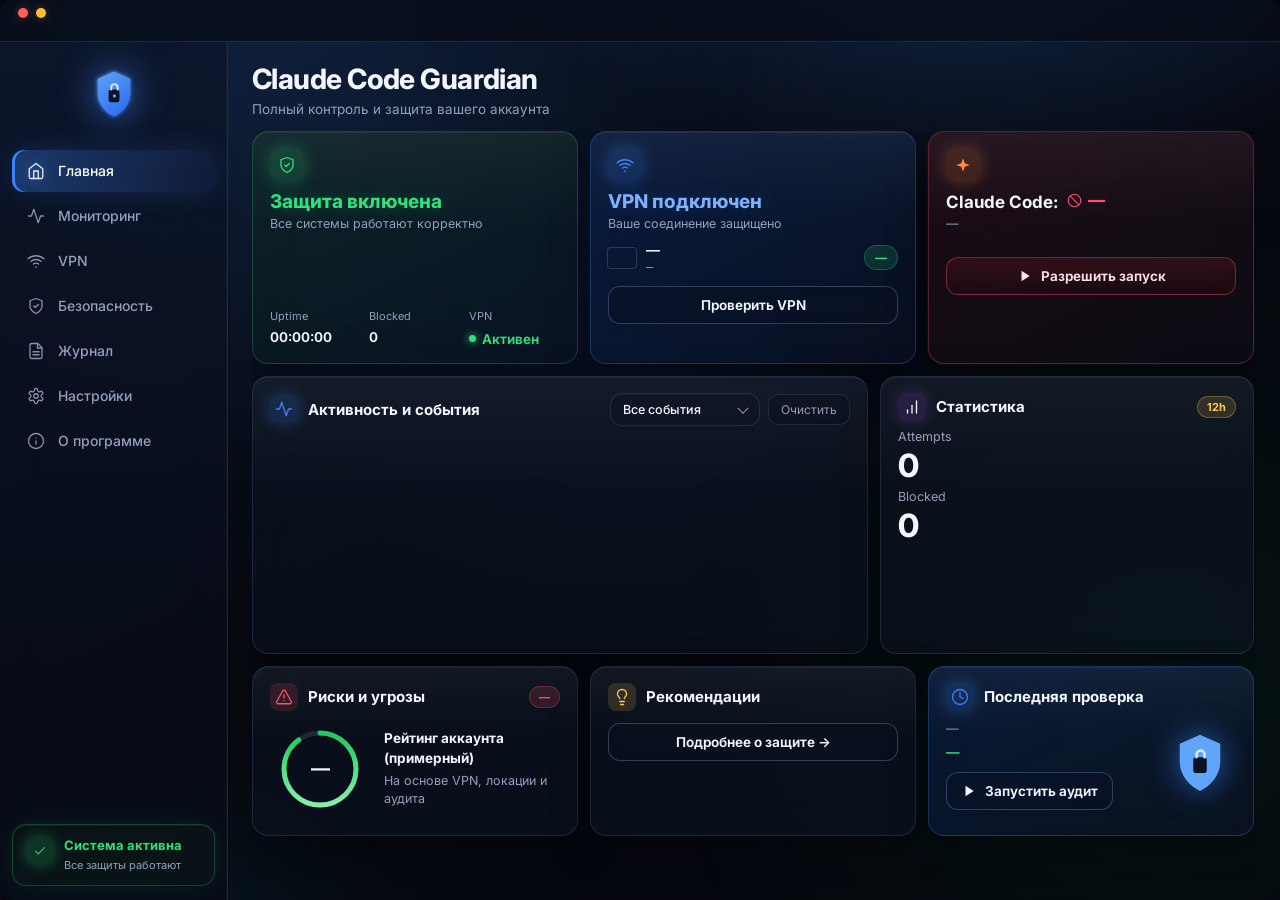
==== commit b43bad45: "Remove titlebar status pill; move window chrome style to Settings. Co-authored-by: Cursor <cursorage" ====
--- a/ClaudeVpnGuard/UI/index.html
+++ b/ClaudeVpnGuard/UI/index.html
@@ -15,20 +15,13 @@
       <div class="traffic" id="trafficMac">
         <button type="button" class="tl close" id="winClose" title="Close" aria-label="Close"></button>
         <button type="button" class="tl min" id="winMin" title="Minimize" aria-label="Minimize"></button>
-        <button type="button" class="tl style" id="winStyle" title="Window style: Mac / Windows" aria-label="Window style"></button>
       </div>
       <div class="titlebar-drag" id="winDrag"></div>
       <div class="titlebar-right">
-        <div class="pill-active titlebar-pill"><span class="dot"></span><span class="pill-ico" data-icon="zap"></span><span id="globalStatus" data-i18n="active">Активен</span></div>
         <div class="win-caption" id="trafficWin">
-          <button type="button" class="wc style" id="winStyle2" title="Window style">⧉</button>
           <button type="button" class="wc min" id="winMin2" title="Minimize">─</button>
           <button type="button" class="wc close" id="winClose2" title="Close">×</button>
         </div>
-      </div>
-      <div class="chrome-menu" id="chromeMenu" hidden>
-        <button type="button" data-chrome="mac">macOS ●●●</button>
-        <button type="button" data-chrome="win">Windows − □ ×</button>
       </div>
     </div>
 
@@ -282,6 +275,16 @@
                   </div>
                 </div>
                 <div class="form-row">
+                  <label data-i18n="winChrome">Кнопки окна</label>
+                  <div class="glass-select" id="chromeWrap" data-value="mac">
+                    <button type="button" class="glass-select-btn" id="chromeBtn">macOS</button>
+                    <div class="glass-select-menu" hidden>
+                      <button type="button" data-val="mac">macOS</button>
+                      <button type="button" data-val="win">Windows</button>
+                    </div>
+                  </div>
+                </div>
+                <div class="form-row">
                   <label data-i18n="targetLoc">Целевая локация</label>
                   <div class="glass-select" id="countryWrap" data-value="NL">
                     <button type="button" class="glass-select-btn" id="countryBtn">NL — Netherlands</button>
--- a/ClaudeVpnGuard/UI/app.css
+++ b/ClaudeVpnGuard/UI/app.css
@@ -59,12 +59,13 @@
   display: grid;
   grid-template-columns: auto 1fr auto;
   align-items: center;
-  gap: 12px;
-  padding: 0 14px;
+  gap: 10px;
+  padding: 0 12px 0 14px;
   background: rgba(8, 12, 22, 0.72);
   backdrop-filter: blur(18px);
   border-bottom: 1px solid var(--stroke);
 }
+.titlebar.chrome-mac { grid-template-columns: auto 1fr; }
 .traffic { display: flex; gap: 8px; align-items: center; padding-left: 4px; }
 .tl {
   width: 12px; height: 12px; border-radius: 50%; border: 0; padding: 0; cursor: pointer;
@@ -74,32 +75,14 @@
 .tl:hover { transform: scale(1.12); filter: brightness(1.08); }
 .tl.close { background: #ff5f57; box-shadow: 0 0 10px rgba(255,95,87,.35); }
 .tl.min { background: #febc2e; box-shadow: 0 0 10px rgba(254,188,46,.28); }
-.tl.style { background: #28c840; box-shadow: 0 0 10px rgba(40,200,64,.28); }
 .traffic { position: relative; }
 .titlebar { position: relative; }
-.chrome-menu {
-  position: fixed; top: 48px; left: 44px; z-index: 9999;
-  min-width: 188px; padding: 8px; border-radius: 14px;
-  background: rgba(10,16,30,.96); backdrop-filter: blur(22px);
-  border: 1px solid rgba(96,165,250,.35);
-  box-shadow: 0 18px 50px rgba(0,0,0,.55), 0 0 0 1px rgba(255,255,255,.04);
-}
-.titlebar.chrome-win .chrome-menu { left: auto; right: 24px; }
-.chrome-menu[hidden] { display: none !important; }
-.chrome-menu button {
-  display: block; width: 100%; text-align: left; border: 0; cursor: pointer;
-  padding: 10px 12px; border-radius: 10px;
-  background: transparent; color: var(--text); font: 560 13px var(--font);
-}
-.chrome-menu button:hover { background: rgba(59,130,246,.22); }
-.chrome-menu button.active { background: rgba(40,200,64,.2); color: #86efac; }
 .titlebar-drag {
   height: 100%; display: flex; align-items: center; justify-content: center;
   cursor: grab;
 }
 .titlebar-drag:active { cursor: grabbing; }
-.titlebar-right { display: flex; align-items: center; gap: 10px; }
-.titlebar-pill { transform: scale(.92); }
+.titlebar-right { display: flex; align-items: center; gap: 0; }
 .win-caption { display: flex; align-items: stretch; height: 42px; margin-right: -14px; }
 .win-caption[hidden] { display: none !important; }
 .wc {
@@ -109,7 +92,6 @@
 }
 .wc:hover { background: rgba(255,255,255,.08); }
 .wc.close:hover { background: #e81123; color: #fff; }
-.wc.style { font-size: 13px; color: #86efac; }
 .titlebar.chrome-win .traffic { display: none; }
 .titlebar.chrome-mac .win-caption { display: none !important; }
 .titlebar.chrome-win .win-caption { display: flex !important; }
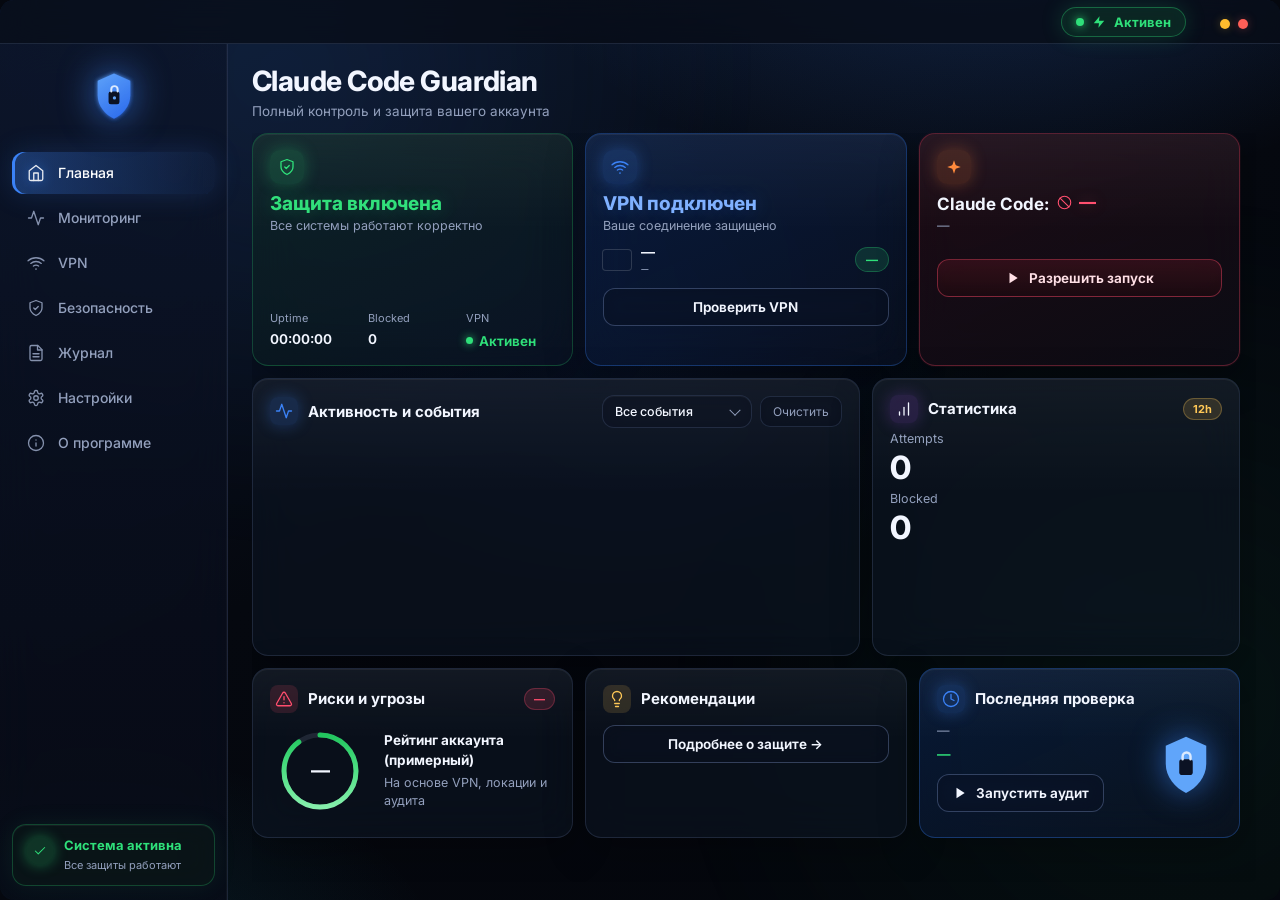
==== commit f3d51c65: "Restore Active pill; put window controls top-right; fix scrollbars. Co-authored-by: Cursor <cursorag" ====
--- a/ClaudeVpnGuard/UI/index.html
+++ b/ClaudeVpnGuard/UI/index.html
@@ -12,15 +12,22 @@
 <body>
   <div class="shell">
     <div class="titlebar chrome-mac" id="titlebar">
-      <div class="traffic" id="trafficMac">
-        <button type="button" class="tl close" id="winClose" title="Close" aria-label="Close"></button>
-        <button type="button" class="tl min" id="winMin" title="Minimize" aria-label="Minimize"></button>
-      </div>
       <div class="titlebar-drag" id="winDrag"></div>
       <div class="titlebar-right">
-        <div class="win-caption" id="trafficWin">
-          <button type="button" class="wc min" id="winMin2" title="Minimize">─</button>
-          <button type="button" class="wc close" id="winClose2" title="Close">×</button>
+        <div class="pill-active titlebar-pill">
+          <span class="dot"></span>
+          <span class="pill-ico" data-icon="zap"></span>
+          <span id="globalStatus" data-i18n="active">Активен</span>
+        </div>
+        <div class="window-controls" id="windowControls">
+          <div class="traffic" id="trafficMac">
+            <button type="button" class="tl min" id="winMin" title="Minimize" aria-label="Minimize"></button>
+            <button type="button" class="tl close" id="winClose" title="Close" aria-label="Close"></button>
+          </div>
+          <div class="win-caption" id="trafficWin">
+            <button type="button" class="wc min" id="winMin2" title="Minimize">─</button>
+            <button type="button" class="wc close" id="winClose2" title="Close">×</button>
+          </div>
         </div>
       </div>
     </div>
--- a/ClaudeVpnGuard/UI/app.css
+++ b/ClaudeVpnGuard/UI/app.css
@@ -23,7 +23,11 @@
   --sidebar-w: 228px;
 }
 
-* { box-sizing: border-box; }
+* {
+  box-sizing: border-box;
+  scrollbar-width: thin;
+  scrollbar-color: rgba(120,150,220,.35) rgba(255,255,255,.03);
+}
 html, body {
   margin: 0; width: 100%; height: 100%; overflow: hidden;
   font-family: var(--font); color: var(--text);
@@ -52,49 +56,79 @@
   filter: blur(40px); pointer-events: none; z-index: 0;
 }
 
-/* macOS-style chrome */
+/* custom chrome — status + window buttons top-right */
 .titlebar {
   position: relative; z-index: 5;
-  flex: 0 0 42px;
+  flex: 0 0 44px;
   display: grid;
-  grid-template-columns: auto 1fr auto;
+  grid-template-columns: 1fr auto;
   align-items: center;
-  gap: 10px;
-  padding: 0 12px 0 14px;
+  gap: 12px;
+  padding: 0 10px 0 16px;
   background: rgba(8, 12, 22, 0.72);
   backdrop-filter: blur(18px);
   border-bottom: 1px solid var(--stroke);
 }
-.titlebar.chrome-mac { grid-template-columns: auto 1fr; }
-.traffic { display: flex; gap: 8px; align-items: center; padding-left: 4px; }
+.titlebar-drag {
+  height: 100%; min-width: 0;
+  cursor: grab;
+}
+.titlebar-drag:active { cursor: grabbing; }
+.titlebar-right {
+  display: flex;
+  align-items: center;
+  justify-content: flex-end;
+  gap: 12px;
+  height: 100%;
+  flex-shrink: 0;
+}
+.titlebar-pill {
+  transform: none;
+  height: 30px;
+  padding: 0 12px;
+  display: inline-flex;
+  align-items: center;
+  gap: 8px;
+}
+.window-controls {
+  display: flex;
+  align-items: center;
+  justify-content: center;
+  height: 100%;
+  min-width: 72px;
+}
+.traffic {
+  display: none;
+  gap: 8px;
+  align-items: center;
+  justify-content: center;
+  height: 100%;
+  padding: 0 6px;
+}
 .tl {
   width: 12px; height: 12px; border-radius: 50%; border: 0; padding: 0; cursor: pointer;
   transition: transform .15s ease, filter .15s ease, box-shadow .15s ease;
-  position: relative;
 }
 .tl:hover { transform: scale(1.12); filter: brightness(1.08); }
 .tl.close { background: #ff5f57; box-shadow: 0 0 10px rgba(255,95,87,.35); }
 .tl.min { background: #febc2e; box-shadow: 0 0 10px rgba(254,188,46,.28); }
-.traffic { position: relative; }
-.titlebar { position: relative; }
-.titlebar-drag {
-  height: 100%; display: flex; align-items: center; justify-content: center;
-  cursor: grab;
-}
-.titlebar-drag:active { cursor: grabbing; }
-.titlebar-right { display: flex; align-items: center; gap: 0; }
-.win-caption { display: flex; align-items: stretch; height: 42px; margin-right: -14px; }
-.win-caption[hidden] { display: none !important; }
+.win-caption {
+  display: none;
+  align-items: center;
+  justify-content: center;
+  height: 100%;
+}
 .wc {
-  width: 46px; border: 0; background: transparent; color: #c9d4ef;
-  font: 500 14px/1 var(--font); cursor: pointer;
+  width: 40px; height: 100%;
+  border: 0; background: transparent; color: #c9d4ef;
+  font: 500 15px/1 var(--font); cursor: pointer;
+  display: inline-grid; place-items: center;
   transition: background .15s ease, color .15s;
 }
 .wc:hover { background: rgba(255,255,255,.08); }
 .wc.close:hover { background: #e81123; color: #fff; }
-.titlebar.chrome-win .traffic { display: none; }
-.titlebar.chrome-mac .win-caption { display: none !important; }
-.titlebar.chrome-win .win-caption { display: flex !important; }
+.titlebar.chrome-mac .traffic { display: inline-flex; }
+.titlebar.chrome-win .win-caption { display: inline-flex; }
 
 /* window open / close */
 .shell { opacity: 0; transform: scale(.97) translateY(8px); }
@@ -230,7 +264,9 @@
   display: none;
   position: absolute; inset: 0;
   overflow: auto;
-  padding-right: 2px;
+  overflow-x: hidden;
+  padding-right: 6px;
+  scrollbar-gutter: stable;
   opacity: 0;
   transform: translateY(6px);
 }
@@ -401,7 +437,12 @@
 .panel-title .ico { width: 28px; height: 28px; border-radius: 8px; }
 .panel-tools { display: flex; gap: 8px; align-items: center; }
 
-.events { margin-top: 10px; max-height: 200px; overflow: auto; padding-top: 2px; }
+.events {
+  margin-top: 10px; max-height: 200px;
+  overflow-y: auto; overflow-x: hidden;
+  padding-top: 2px; padding-right: 4px;
+  scrollbar-gutter: stable;
+}
 .card .card-head { position: relative; z-index: 2; }
 .event {
   display: grid; grid-template-columns: 12px 62px 26px 1fr 8px;
@@ -624,5 +665,24 @@
   cursor: pointer; font: 600 12px var(--font); padding: 0;
 }
 
-::-webkit-scrollbar { width: 8px; }
-::-webkit-scrollbar-thumb { background: rgba(120,150,220,.22); border-radius: 8px; }
+::-webkit-scrollbar {
+  width: 10px;
+  height: 10px;
+}
+::-webkit-scrollbar-track {
+  background: rgba(255,255,255,.03);
+  border-radius: 10px;
+  margin: 4px 0;
+}
+::-webkit-scrollbar-thumb {
+  background: rgba(120,150,220,.28);
+  border-radius: 10px;
+  border: 2px solid transparent;
+  background-clip: padding-box;
+}
+::-webkit-scrollbar-thumb:hover {
+  background: rgba(140,170,240,.42);
+  border: 2px solid transparent;
+  background-clip: padding-box;
+}
+::-webkit-scrollbar-corner { background: transparent; }
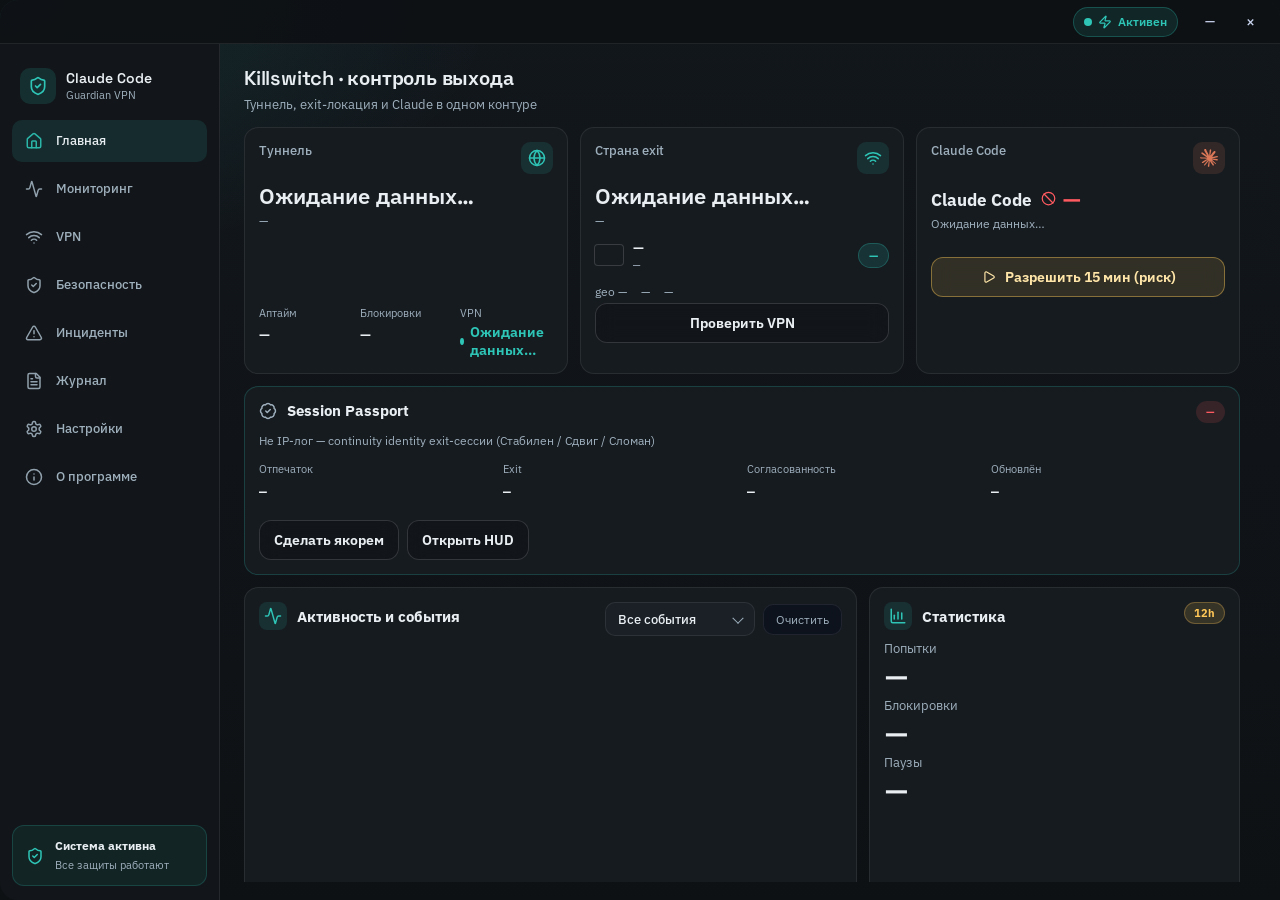
==== commit 779ee2e4: "Release v2.2.0: Session Passport, Incident Freeze Pack, Guard HUD. Ship the V2 Big3 surfaces with st" ====
--- a/ClaudeVpnGuard/UI/index.html
+++ b/ClaudeVpnGuard/UI/index.html
@@ -6,59 +6,51 @@
   <title>Claude Code Guardian</title>
   <link rel="preconnect" href="https://fonts.googleapis.com" />
   <link rel="preconnect" href="https://fonts.gstatic.com" crossorigin />
-  <link href="https://fonts.googleapis.com/css2?family=Inter:wght@400;500;600;700;800&display=swap" rel="stylesheet" />
+  <link href="https://fonts.googleapis.com/css2?family=IBM+Plex+Sans:wght@400;500;600&family=Space+Grotesk:wght@500;600;700&display=swap" rel="stylesheet" />
   <link rel="stylesheet" href="app.css" />
 </head>
 <body>
   <div class="shell">
-    <div class="titlebar chrome-mac" id="titlebar">
+    <div class="titlebar chrome-win" id="titlebar">
+      <div class="traffic" id="trafficMac" aria-hidden="true">
+        <button type="button" class="tl close" id="winClose" title="Close" aria-label="Close"></button>
+        <button type="button" class="tl min" id="winMin" title="Minimize" aria-label="Minimize"></button>
+      </div>
       <div class="titlebar-drag" id="winDrag"></div>
       <div class="titlebar-right">
-        <div class="pill-active titlebar-pill">
+        <div class="pill-active titlebar-pill" id="globalPill">
           <span class="dot"></span>
           <span class="pill-ico" data-icon="zap"></span>
           <span id="globalStatus" data-i18n="active">Активен</span>
         </div>
-        <div class="window-controls" id="windowControls">
-          <div class="traffic" id="trafficMac">
-            <button type="button" class="tl min" id="winMin" title="Minimize" aria-label="Minimize"></button>
-            <button type="button" class="tl close" id="winClose" title="Close" aria-label="Close"></button>
-          </div>
-          <div class="win-caption" id="trafficWin">
-            <button type="button" class="wc min" id="winMin2" title="Minimize">─</button>
-            <button type="button" class="wc close" id="winClose2" title="Close">×</button>
-          </div>
+        <div class="win-caption" id="trafficWin">
+          <button type="button" class="wc min" id="winMin2" title="Minimize" aria-label="Minimize">─</button>
+          <button type="button" class="wc close" id="winClose2" title="Close" aria-label="Close">×</button>
         </div>
       </div>
     </div>
 
     <div class="app">
       <aside class="sidebar">
-        <div class="logo" aria-hidden="true">
-          <svg viewBox="0 0 64 64" fill="none">
-            <defs>
-              <linearGradient id="sg" x1="12" y1="4" x2="52" y2="60" gradientUnits="userSpaceOnUse">
-                <stop stop-color="#60A5FA"/><stop offset="1" stop-color="#2563EB"/>
-              </linearGradient>
-              <filter id="glow"><feGaussianBlur stdDeviation="2.2" result="b"/><feMerge><feMergeNode in="b"/><feMergeNode in="SourceGraphic"/></feMerge></filter>
-            </defs>
-            <path filter="url(#glow)" d="M32 6L50 14V30C50 42 41.5 51.5 32 56C22.5 51.5 14 42 14 30V14L32 6Z" fill="url(#sg)"/>
-            <rect x="26" y="26" width="12" height="14" rx="2.5" fill="#0B1224"/>
-            <path d="M29 26V23.5C29 21.57 30.57 20 32.5 20C34.43 20 36 21.57 36 23.5V26" stroke="#DBEAFE" stroke-width="2.2" stroke-linecap="round"/>
-            <circle cx="32.5" cy="33" r="1.8" fill="#60A5FA"/>
-          </svg>
-        </div>
-        <nav class="nav">
-          <button class="nav-item active" data-page="home"><span class="nav-ico" data-icon="home"></span><span data-i18n="home">Главная</span></button>
-          <button class="nav-item" data-page="monitoring"><span class="nav-ico" data-icon="activity"></span><span data-i18n="monitoring">Мониторинг</span></button>
-          <button class="nav-item" data-page="vpn"><span class="nav-ico" data-icon="wifi"></span><span data-i18n="vpn">VPN</span></button>
-          <button class="nav-item" data-page="security"><span class="nav-ico" data-icon="shieldCheck"></span><span data-i18n="security">Безопасность</span></button>
-          <button class="nav-item" data-page="journal"><span class="nav-ico" data-icon="fileText"></span><span data-i18n="journal">Журнал</span></button>
-          <button class="nav-item" data-page="settings"><span class="nav-ico" data-icon="settings"></span><span data-i18n="settings">Настройки</span></button>
-          <button class="nav-item" data-page="about"><span class="nav-ico" data-icon="info"></span><span data-i18n="about">О программе</span></button>
+        <div class="brand">
+          <div class="mark" data-icon="shieldCheck" aria-hidden="true"></div>
+          <div class="brand-text">
+            <strong>Claude Code</strong>
+            <small>Guardian VPN</small>
+          </div>
+        </div>
+        <nav class="nav" aria-label="Main">
+          <button class="nav-item active" data-page="home" type="button"><span class="nav-ico" data-icon="home"></span><span data-i18n="home">Главная</span></button>
+          <button class="nav-item" data-page="monitoring" type="button"><span class="nav-ico" data-icon="activity"></span><span data-i18n="monitoring">Мониторинг</span></button>
+          <button class="nav-item" data-page="vpn" type="button"><span class="nav-ico" data-icon="wifi"></span><span data-i18n="vpn">VPN</span></button>
+          <button class="nav-item" data-page="security" type="button"><span class="nav-ico" data-icon="shieldCheck"></span><span data-i18n="security">Безопасность</span></button>
+          <button class="nav-item" data-page="incidents" type="button"><span class="nav-ico" data-icon="alert"></span><span data-i18n="incidents">Инциденты</span><span class="nav-badge" id="incidentBadge" hidden>0</span></button>
+          <button class="nav-item" data-page="journal" type="button"><span class="nav-ico" data-icon="fileText"></span><span data-i18n="journal">Журнал</span></button>
+          <button class="nav-item" data-page="settings" type="button"><span class="nav-ico" data-icon="settings"></span><span data-i18n="settings">Настройки</span></button>
+          <button class="nav-item" data-page="about" type="button"><span class="nav-ico" data-icon="info"></span><span data-i18n="about">О программе</span></button>
         </nav>
-        <div class="sys-card">
-          <div class="badge" data-icon="check"></div>
+        <div class="sys-card" id="sysCard">
+          <div class="badge" data-icon="shieldCheck"></div>
           <div><strong id="sysTitle">Система активна</strong><span id="sysSub">Все защиты работают</span></div>
         </div>
       </aside>
@@ -66,61 +58,106 @@
       <main class="main">
         <div class="topbar">
           <div>
-            <h1 data-i18n="title">Claude Code Guardian</h1>
-            <p data-i18n="subtitle">Полный контроль и защита вашего аккаунта</p>
+            <h1 id="topTitle" data-i18n="titleHome">Killswitch · контроль выхода</h1>
+            <p id="topSub" data-i18n="subHome">Туннель, exit-локация и Claude в одном контуре</p>
           </div>
         </div>
 
         <div class="workspace">
           <section class="page active" id="page-home">
+            <div class="recovery-banner" id="recoveryBanner" role="status"><strong data-i18n="recoveryLabel">Что сделать</strong><span id="recoveryText"></span></div>
+            <div class="home-incidents-cta" id="homeIncidentsCta">
+              <button type="button" class="btn" id="btnOpenIncidents" data-i18n="incidentsCta">Есть открытые инциденты — открыть</button>
+            </div>
             <div class="grid-3">
-              <article class="card green">
-                <div class="card-head"><div class="ico green" data-icon="shieldCheck"></div></div>
-                <h2 class="green" id="protectionTitle">Защита включена</h2>
-                <p class="sub" id="protectionSub">Все системы работают корректно</p>
+              <article class="card" id="tunnelCard">
+                <div class="card-head">
+                  <h2 class="card-kicker" data-i18n="tunnel">Туннель</h2>
+                  <div class="ico teal" data-icon="globe"></div>
+                </div>
+                <h2 class="card-value" id="protectionTitle" data-i18n="bootPlaceholder">Ожидание данных…</h2>
+                <p class="sub" id="protectionSub">—</p>
                 <svg class="wave" id="waveSvg" viewBox="0 0 320 60" preserveAspectRatio="none">
-                  <defs><linearGradient id="wg" x1="0" y1="0" x2="0" y2="1"><stop stop-color="#2FE07A" stop-opacity=".35"/><stop offset="1" stop-color="#2FE07A" stop-opacity="0"/></linearGradient></defs>
+                  <defs><linearGradient id="wg" x1="0" y1="0" x2="0" y2="1"><stop stop-color="#2EC4B6" stop-opacity=".35"/><stop offset="1" stop-color="#2EC4B6" stop-opacity="0"/></linearGradient></defs>
                   <path id="waveFill" fill="url(#wg)" d=""/>
-                  <path id="wavePath" fill="none" stroke="#2FE07A" stroke-width="2.4" d=""/>
+                  <path id="wavePath" fill="none" stroke="#2EC4B6" stroke-width="2.2" d=""/>
                 </svg>
                 <div class="stats-row">
-                  <div class="stat-mini"><label>Uptime</label><b id="uptime">00:00:00</b></div>
-                  <div class="stat-mini"><label>Blocked</label><b id="blocked">0</b></div>
-                  <div class="stat-mini"><label>VPN</label><b class="ok" id="vpnMini"><i></i><span>Активен</span></b></div>
-                </div>
-              </article>
-
-              <article class="card blue">
-                <div class="card-head"><div class="ico blue" data-icon="wifi"></div></div>
-                <h2 class="blue" id="vpnTitle">VPN подключен</h2>
-                <p class="sub" id="vpnSub">Ваше соединение защищено</p>
+                  <div class="stat-mini"><label data-i18n="uptime">Аптайм</label><b id="uptime">—</b></div>
+                  <div class="stat-mini"><label data-i18n="blocked">Блокировки</label><b id="blocked">—</b></div>
+                  <div class="stat-mini"><label>VPN</label><b class="ok" id="vpnMini"><i></i><span data-i18n="bootPlaceholder">Ожидание данных…</span></b></div>
+                </div>
+              </article>
+
+              <article class="card" id="exitCard">
+                <div class="card-head">
+                  <h2 class="card-kicker" data-i18n="exitCountry">Страна exit</h2>
+                  <div class="ico teal" data-icon="wifi"></div>
+                </div>
+                <h2 class="card-value" id="vpnTitle" data-i18n="bootPlaceholder">Ожидание данных…</h2>
+                <p class="sub" id="vpnSub">—</p>
                 <div class="vpn-row">
                   <div class="flag" id="flag"></div>
                   <div class="vpn-meta"><div class="country" id="vpnCountry">—</div><div class="ip" id="vpnIp">—</div></div>
                   <div class="latency" id="vpnLatency">—</div>
                 </div>
+                <div class="diag-row" id="exitDiag">
+                  <span id="geoAgreement">geo —</span>
+                  <span id="tunnelWhy">—</span>
+                  <span id="latencyMode">—</span>
+                </div>
                 <button class="btn btn-ghost" id="btnCheckVpn" data-i18n="checkVpn">Проверить VPN</button>
               </article>
 
-              <article class="card red" id="claudeCard">
-                <div class="card-head"><div class="ico orange" data-icon="spark"></div></div>
-                <div class="claude-title"><span class="name">Claude Code:</span><span class="blocked" id="claudeStatus"><span class="status-ico" data-icon="ban"></span> —</span></div>
-                <p class="sub" id="claudeSub">—</p>
-                <button class="btn btn-danger" id="btnAllow" style="margin-top:16px"><span data-icon="play" class="btn-ico"></span> <span data-i18n="allow">Разрешить запуск</span></button>
+              <article class="card" id="claudeCard">
+                <div class="card-head">
+                  <h2 class="card-kicker">Claude Code</h2>
+                  <div class="ico orange" data-icon="claude"></div>
+                </div>
+                <div class="claude-title"><span class="name" id="claudeName">Claude Code</span><span class="blocked" id="claudeStatus"><span class="status-ico" data-icon="ban"></span> —</span></div>
+                <p class="sub" id="claudeSub" data-i18n="bootPlaceholder">Ожидание данных…</p>
+                <button class="btn btn-warn" id="btnAllow" style="margin-top:16px"><span data-icon="play" class="btn-ico"></span> <span data-i18n="allow">Разрешить 15 мин (риск)</span></button>
+                <button class="btn btn-ghost" id="btnRevokeAllow" type="button" style="margin-top:8px;display:none" data-i18n="revokeAllow">Отозвать временный доступ</button>
               </article>
             </div>
+
+            <article class="card passport-card" id="passportCard">
+              <div class="card-head">
+                <h3 class="panel-title"><span class="title-ico" data-icon="badgeCheck" aria-hidden="true"></span><span data-i18n="passportTitle">Session Passport</span></h3>
+                <span class="pass-state" id="passportState">—</span>
+              </div>
+              <p class="sub" data-i18n="passportHint">Не IP-лог — continuity identity exit-сессии (Стабилен / Сдвиг / Сломан)</p>
+              <div class="pass-compact-line" id="passportCompact">
+                <span id="passportCompactExit">—</span>
+                <b id="passportCompactFp">—</b>
+              </div>
+              <div class="pass-detail">
+                <div class="pass-row">
+                  <div><label data-i18n="passportFp">Отпечаток</label><b id="passportFp">—</b></div>
+                  <div><label data-i18n="passportExit">Exit</label><b id="passportExit">—</b></div>
+                  <div><label data-i18n="passportAgree">Согласованность</label><b id="passportAgree">—</b></div>
+                  <div><label data-i18n="passportUpdated">Обновлён</label><b id="passportTime">—</b></div>
+                </div>
+                <div class="pass-shifts" id="passportShifts"></div>
+              </div>
+              <div class="pass-actions">
+                <button class="btn btn-ghost" id="btnReanchor" type="button" data-i18n="passportReanchor">Сделать якорем</button>
+                <button class="btn btn-ghost" id="btnShowHud" type="button" data-i18n="passportOpenHud">Открыть HUD</button>
+              </div>
+            </article>
 
             <div class="grid-mid">
               <article class="card">
                 <div class="card-head">
-                  <h3 class="panel-title"><span class="ico blue" data-icon="activity"></span><span data-i18n="events">Активность и события</span></h3>
+                  <h3 class="panel-title"><span class="ico teal" data-icon="activity"></span><span data-i18n="events">Активность и события</span></h3>
                   <div class="panel-tools">
-                    <div class="glass-select" id="eventFilterWrap" data-value="Все">
+                    <div class="glass-select" id="eventFilterWrap" data-value="all">
                       <button type="button" class="glass-select-btn" id="eventFilterBtn"><span data-i18n="allEvents">Все события</span></button>
                       <div class="glass-select-menu" hidden>
-                        <button type="button" data-val="Все" data-i18n="allEvents">Все события</button>
+                        <button type="button" data-val="all" data-i18n="allEvents">Все события</button>
                         <button type="button" data-val="vpn">VPN</button>
                         <button type="button" data-val="launch">Launch</button>
+                        <button type="button" data-val="suspend">Suspend</button>
                         <button type="button" data-val="geo">Geo</button>
                         <button type="button" data-val="audit">Audit</button>
                         <button type="button" data-val="remind">Remind</button>
@@ -134,18 +171,20 @@
               </article>
               <article class="card">
                 <div class="card-head">
-                  <h3 class="panel-title"><span class="ico chart" data-icon="chart"></span><span data-i18n="stats">Статистика</span></h3>
+                  <h3 class="panel-title"><span class="ico teal" data-icon="chart"></span><span data-i18n="stats">Статистика</span></h3>
                   <span class="tag mid">12h</span>
                 </div>
                 <div class="stat-big">
-                  <div class="row"><span class="label">Attempts</span><span class="delta up" id="attemptsDelta"></span></div>
-                  <div class="num" id="attempts">0</div>
-                  <div class="row" style="margin-top:6px"><span class="label">Blocked</span><span class="delta down" id="blockedDelta"></span></div>
-                  <div class="num" id="blockedBig">0</div>
+                  <div class="row"><span class="label" data-i18n="attempts">Попытки</span><span class="delta" id="attemptsDelta"></span></div>
+                  <div class="num" id="attempts">—</div>
+                  <div class="row" style="margin-top:6px"><span class="label" data-i18n="blocked">Блокировки</span><span class="delta" id="blockedDelta"></span></div>
+                  <div class="num" id="blockedBig">—</div>
+                  <div class="row" style="margin-top:6px"><span class="label" data-i18n="suspends">Паузы</span><span class="delta" id="suspendDelta"></span></div>
+                  <div class="num" id="suspendBig">—</div>
                 </div>
                 <svg class="linechart" viewBox="0 0 280 90" preserveAspectRatio="none">
-                  <defs><linearGradient id="lg" x1="0" y1="0" x2="0" y2="1"><stop stop-color="#3B82F6" stop-opacity=".35"/><stop offset="1" stop-color="#3B82F6" stop-opacity="0"/></linearGradient></defs>
-                  <path id="lineFill" fill="url(#lg)" d=""/><path id="linePath" fill="none" stroke="#3B82F6" stroke-width="2.6" d=""/><g id="lineDots"></g>
+                  <defs><linearGradient id="lg" x1="0" y1="0" x2="0" y2="1"><stop stop-color="#2EC4B6" stop-opacity=".32"/><stop offset="1" stop-color="#2EC4B6" stop-opacity="0"/></linearGradient></defs>
+                  <path id="lineFill" fill="url(#lg)" d=""/><path id="linePath" fill="none" stroke="#2EC4B6" stroke-width="2.4" d=""/><g id="lineDots"></g>
                 </svg>
               </article>
             </div>
@@ -180,51 +219,86 @@
                 <button class="btn btn-ghost" id="btnMoreProtect" data-i18n="moreProtect">Подробнее о защите →</button>
               </article>
               <article class="card blue">
-                <div class="card-head"><h3 class="panel-title"><span class="ico blue" data-icon="clock"></span><span data-i18n="lastCheck">Последняя проверка</span></h3></div>
+                <div class="card-head"><h3 class="panel-title"><span class="ico teal" data-icon="clock"></span><span data-i18n="lastCheck">Последняя проверка</span></h3></div>
                 <div class="audit-row">
                   <div class="audit-copy">
                     <div class="audit-time" id="auditTime">—</div>
                     <div class="audit-ok" id="auditOk">—</div>
                     <button class="btn btn-ghost" id="btnAudit" style="margin-top:12px;width:auto;padding-inline:14px"><span data-icon="play" class="btn-ico"></span> <span data-i18n="runAudit">Запустить аудит</span></button>
                   </div>
-                  <div class="shield-glow"><svg viewBox="0 0 64 64" fill="none"><defs><linearGradient id="sg2" x1="12" y1="4" x2="52" y2="60"><stop stop-color="#60A5FA"/><stop offset="1" stop-color="#2563EB"/></linearGradient></defs><path d="M32 6L50 14V30C50 42 41.5 51.5 32 56C22.5 51.5 14 42 14 30V14L32 6Z" fill="url(#sg2)"/><rect x="26" y="26" width="12" height="14" rx="2.5" fill="#0B1224"/><path d="M29 26V23.5C29 21.57 30.57 20 32.5 20C34.43 20 36 21.57 36 23.5V26" stroke="#DBEAFE" stroke-width="2.2" stroke-linecap="round"/></svg></div>
+                  <div class="shield-mark" data-icon="shieldCheck" aria-hidden="true"></div>
                 </div>
               </article>
             </div>
           </section>
 
           <section class="page panel-page" id="page-monitoring">
-            <article class="card">
-              <h3 class="panel-title"><span class="ico blue" data-icon="activity"></span><span data-i18n="monitoring">Мониторинг</span></h3>
-              <div class="mon-tabs" id="monTabs">
+            <article class="card mon-card">
+              <!-- Title lives in topbar only — no second «Мониторинг» inside the card -->
+              <div class="mon-tabs" id="monTabs" role="tablist">
                 <button class="pill active" type="button" data-mon="proc" data-i18n="processes">Процессы</button>
                 <button class="pill" type="button" data-mon="events" data-i18n="monEvents">События</button>
                 <button class="pill" type="button" data-mon="net" data-i18n="network">Сеть</button>
+                <button class="pill" type="button" data-mon="exit" data-i18n="exitHistory">История exit</button>
               </div>
               <div class="mon-pane active" id="mon-proc">
                 <div class="search-wrap"><span class="search-ico" data-icon="search"></span><input class="search glass-input" id="procSearch" data-i18n-placeholder="searchProc" placeholder="Поиск по процессам..." /></div>
-                <table class="table"><thead><tr><th>Process</th><th>Status</th><th>Path</th></tr></thead><tbody id="procBody"></tbody></table>
+                <table class="table"><thead><tr><th data-i18n="thProcess">Процесс</th><th data-i18n="thStatus">Статус</th><th data-i18n="thPath">Путь</th></tr></thead><tbody id="procBody"></tbody></table>
               </div>
               <div class="mon-pane" id="mon-events">
                 <div class="events" id="monEventsList" style="max-height:420px"></div>
               </div>
               <div class="mon-pane" id="mon-net">
-                <table class="table"><thead><tr><th>Metric</th><th>Value</th><th>OK</th></tr></thead><tbody id="netBody"></tbody></table>
+                <table class="table"><thead><tr><th data-i18n="thMetric">Метрика</th><th data-i18n="thValue">Значение</th><th>OK</th></tr></thead><tbody id="netBody"></tbody></table>
+              </div>
+              <div class="mon-pane" id="mon-exit">
+                <div class="exit-history" id="exitHistory"></div>
               </div>
             </article>
           </section>
 
           <section class="page panel-page" id="page-vpn">
             <article class="card">
-              <h3 class="panel-title"><span class="ico blue" data-icon="wifi"></span>VPN</h3>
-              <p class="sub" style="margin-top:10px" id="vpnPageSub" data-i18n="providers">Выберите активные провайдеры туннелей</p>
+              <h3 class="panel-title"><span class="ico teal" data-icon="wifi"></span>VPN</h3>
+              <p class="sub" style="margin-top:10px" id="vpnPageSub">Приоритет сверху вниз · первый живой туннель побеждает</p>
+              <div class="setting-row" style="margin:8px 0 12px">
+                <div id="preferSingleLabel">
+                  <strong data-i18n="preferSingle">Только приоритетный</strong>
+                  <span data-i18n="preferSingleHint">Игнорировать другие VPN, если топ-провайдер не Up</span>
+                </div>
+                <button type="button" class="toggle" id="preferSingleToggle" aria-pressed="false" aria-labelledby="preferSingleLabel"></button>
+                <input type="checkbox" id="preferSingleProvider" hidden />
+              </div>
               <div id="providers"></div>
+              <div class="custom-tun">
+                <h4 class="panel-title" style="font-size:15px" data-i18n="customTun">Custom TUN</h4>
+                <p class="sub" data-i18n="customTunHint">Свой адаптер (+ опционально процесс) для long-tail VPN</p>
+                <div class="form-row">
+                  <label for="customTunAdapter" data-i18n="customTunAdapter">Фрагмент имени адаптера</label>
+                  <input class="glass-input" id="customTunAdapter" type="text" placeholder="WireGuard Tunnel (≥4)" autocomplete="off" minlength="4" />
+                </div>
+                <div class="form-row">
+                  <label for="customTunProcess" data-i18n="customTunProcess">Фрагмент процесса (опционально)</label>
+                  <input class="glass-input" id="customTunProcess" type="text" placeholder="myvpn" autocomplete="off" />
+                </div>
+              </div>
               <button class="btn btn-blue" id="btnCheckVpn2" style="margin-top:14px;width:auto" data-i18n="checkVpn">Проверить VPN</button>
             </article>
           </section>
 
           <section class="page panel-page" id="page-security">
             <article class="card"><h3 class="panel-title"><span class="ico green" data-icon="shieldCheck"></span><span data-i18n="security">Безопасность</span></h3><div id="hygiene"></div></article>
+          </section>
+
+          <section class="page panel-page" id="page-incidents">
+            <article class="card">
+              <div class="card-head">
+                <h3 class="panel-title"><span class="ico yellow" data-icon="alert"></span><span data-i18n="incidentsTitle">Incident Freeze Pack</span></h3>
+                <button class="btn-sm" id="btnAckAll" type="button" data-i18n="incidentsAckAll">Подтвердить все</button>
+              </div>
+              <p class="sub" style="margin-top:8px" data-i18n="incidentsHint">Форензик-снимки при VPN drop / geo-break mid-session — не тонут в журнале</p>
+              <div id="incidentsList" class="incidents-list"></div>
+            </article>
           </section>
 
           <section class="page panel-page" id="page-journal">
@@ -241,71 +315,131 @@
             <div class="settings-layout">
               <aside class="card settings-nav">
                 <button class="pill active" type="button" data-settings="general" data-i18n="general">Общие</button>
-                <button class="pill" type="button" data-page-jump="vpn">VPN</button>
-                <button class="pill" type="button" data-page-jump="security" data-i18n="security">Безопасность</button>
-                <button class="pill" type="button" data-page-jump="about" data-i18n="about">О программе</button>
+                <button class="pill" type="button" data-settings="profiles" data-i18n="profilesPane">Профили</button>
+                <button class="pill" type="button" data-settings="sounds" data-i18n="soundsPane">Звуки</button>
+                <button class="pill" type="button" data-settings="location" data-i18n="locationPane">Локация</button>
+                <button class="pill" type="button" data-settings="advanced" data-i18n="advancedPane">Дополнительно</button>
               </aside>
-              <article class="card">
-                <h3 class="panel-title" data-i18n="settings">Настройки</h3>
-                <div class="setting-row">
-                  <div><strong data-i18n="autostart">Автозапуск</strong><span data-i18n="autostartHint">Запускать вместе с Windows</span></div>
-                  <button type="button" class="toggle" id="autostartToggle" aria-pressed="false"></button>
-                </div>
-                <div class="setting-row">
-                  <div><strong data-i18n="blockVpn">Блокировать без VPN</strong><span data-i18n="blockVpnHint">Запретить Claude без туннеля</span></div>
-                  <button type="button" class="toggle on" id="blockWithoutVpn" aria-pressed="true"></button>
-                </div>
-                <div class="setting-row">
-                  <div><strong data-i18n="suspend">Пауза при обрыве VPN</strong><span data-i18n="suspendHint">Приостанавливать процессы Claude</span></div>
-                  <button type="button" class="toggle on" id="suspendOnDrop" aria-pressed="true"></button>
-                </div>
-                <div class="setting-row">
-                  <div><strong data-i18n="sound">Звук уведомлений</strong><span data-i18n="soundHint">Системные balloon + звук</span></div>
-                  <button type="button" class="toggle on" id="soundToggle" aria-pressed="true"></button>
-                </div>
-                <div class="form-row" style="margin-top:14px">
-                  <label data-i18n="pickSound">Выбрать WAV…</label>
-                  <div class="sound-row">
-                    <button class="btn btn-ghost" id="btnPickSound" style="width:auto" data-i18n="pickSound">Выбрать WAV…</button>
-                    <span id="soundPath" class="sound-path">default</span>
-                  </div>
-                </div>
-                <div class="form-row">
-                  <label data-i18n="language">Язык интерфейса</label>
-                  <div class="glass-select" id="langWrap" data-value="ru">
-                    <button type="button" class="glass-select-btn" id="langBtn">Русский</button>
-                    <div class="glass-select-menu" hidden>
-                      <button type="button" data-val="ru">Русский</button>
-                      <button type="button" data-val="en">English</button>
-                      <button type="button" data-val="zh">中文</button>
-                    </div>
-                  </div>
-                </div>
-                <div class="form-row">
-                  <label data-i18n="winChrome">Кнопки окна</label>
-                  <div class="glass-select" id="chromeWrap" data-value="mac">
-                    <button type="button" class="glass-select-btn" id="chromeBtn">macOS</button>
-                    <div class="glass-select-menu" hidden>
-                      <button type="button" data-val="mac">macOS</button>
-                      <button type="button" data-val="win">Windows</button>
-                    </div>
-                  </div>
-                </div>
-                <div class="form-row">
-                  <label data-i18n="targetLoc">Целевая локация</label>
-                  <div class="glass-select" id="countryWrap" data-value="NL">
-                    <button type="button" class="glass-select-btn" id="countryBtn">NL — Netherlands</button>
-                    <div class="glass-select-menu" id="countryMenu" hidden></div>
-                  </div>
-                </div>
-                <div class="form-row">
-                  <label data-i18n="workMode">Режим работы</label>
-                  <div class="glass-select" id="modeWrap" data-value="strict">
-                    <button type="button" class="glass-select-btn" id="modeBtn" data-i18n="strict">Строгий</button>
-                    <div class="glass-select-menu" hidden>
-                      <button type="button" data-val="strict" data-i18n="strict">Строгий</button>
-                      <button type="button" data-val="soft" data-i18n="soft">Мягкий</button>
-                    </div>
+              <article class="card settings-panels">
+                <div class="settings-pane active" data-settings-pane="general">
+                  <h3 class="panel-title" data-i18n="settings">Настройки</h3>
+                  <div class="setting-row">
+                    <div id="lblAutostart"><strong data-i18n="autostart">Автозапуск</strong><span data-i18n="autostartHint">Запускать вместе с Windows</span></div>
+                    <button type="button" class="toggle" id="autostartToggle" aria-pressed="false" aria-labelledby="lblAutostart"></button>
+                  </div>
+                  <div class="setting-row">
+                    <div id="lblBlockVpn"><strong data-i18n="blockVpn">Блокировать без VPN</strong><span data-i18n="blockVpnHint">Запретить Claude без туннеля</span></div>
+                    <button type="button" class="toggle on" id="blockWithoutVpn" aria-pressed="true" aria-labelledby="lblBlockVpn"></button>
+                  </div>
+                  <div class="setting-row">
+                    <div id="lblSuspend"><strong data-i18n="suspend">Пауза при обрыве VPN</strong><span data-i18n="suspendHint">Приостанавливать процессы Claude</span></div>
+                    <button type="button" class="toggle on" id="suspendOnDrop" aria-pressed="true" aria-labelledby="lblSuspend"></button>
+                  </div>
+                  <div class="setting-row">
+                    <div id="lblRelaunch"><strong data-i18n="relaunch">Автозапуск Claude после VPN</strong><span data-i18n="relaunchHint">Запускать Claude снова при восстановлении туннеля</span></div>
+                    <button type="button" class="toggle on" id="relaunchToggle" aria-pressed="true" aria-labelledby="lblRelaunch"></button>
+                  </div>
+                  <div class="setting-row">
+                    <div id="lblHud"><strong data-i18n="hudTitle">Guard HUD</strong><span data-i18n="hudHideNote">× на HUD только скрывает окно; этот переключатель включает автопоказ</span></div>
+                    <button type="button" class="toggle on" id="hudToggle" aria-pressed="true" aria-labelledby="lblHud"></button>
+                    <input type="checkbox" id="hudEnabled" hidden checked />
+                  </div>
+                  <div class="form-row">
+                    <label data-i18n="language">Язык интерфейса</label>
+                    <div class="glass-select" id="langWrap" data-value="ru">
+                      <button type="button" class="glass-select-btn" id="langBtn">Русский</button>
+                      <div class="glass-select-menu" hidden>
+                        <button type="button" data-val="ru">Русский</button>
+                        <button type="button" data-val="en">English</button>
+                        <button type="button" data-val="zh">中文</button>
+                      </div>
+                    </div>
+                  </div>
+                  <div class="form-row">
+                    <label data-i18n="winChrome">Кнопки окна</label>
+                    <div class="glass-select" id="chromeWrap" data-value="win">
+                      <button type="button" class="glass-select-btn" id="chromeBtn">Windows</button>
+                      <div class="glass-select-menu" hidden>
+                        <button type="button" data-val="win">Windows</button>
+                        <button type="button" data-val="mac">macOS</button>
+                      </div>
+                    </div>
+                  </div>
+                </div>
+                <div class="settings-pane" data-settings-pane="profiles" hidden>
+                  <h3 class="panel-title" data-i18n="profilesTitle">Профили killswitch</h3>
+                  <p class="sub" data-i18n="profilesHint">Именованные пресеты: страна, strict/soft, pin провайдера, kill/suspend</p>
+                  <div id="profilesList" class="profiles-list"></div>
+                  <div class="form-row" style="margin-top:12px">
+                    <label for="profileName" data-i18n="profilesName">Имя нового профиля</label>
+                    <input class="glass-input" id="profileName" type="text" placeholder="Work NL" />
+                  </div>
+                  <button class="btn btn-blue" id="btnSaveProfile" type="button" style="width:auto;margin-top:8px" data-i18n="profilesSave">Сохранить текущие как профиль</button>
+                </div>
+                <div class="settings-pane" data-settings-pane="sounds" hidden>
+                  <h3 class="panel-title" data-i18n="soundsPane">Звуки</h3>
+                  <div class="setting-row">
+                    <div id="lblSound"><strong data-i18n="sound">Звук уведомлений</strong><span data-i18n="soundHint">Windows toast + звук из приложения</span></div>
+                    <button type="button" class="toggle on" id="soundToggle" aria-pressed="true" aria-labelledby="lblSound"></button>
+                  </div>
+                  <div class="form-row" style="margin-top:14px">
+                    <label data-i18n="soundPreset">Пресет</label>
+                    <div class="glass-select" id="presetWrap" data-value="meme">
+                      <button type="button" class="glass-select-btn" id="presetBtn">Meme</button>
+                      <div class="glass-select-menu" hidden>
+                        <button type="button" data-val="meme">Meme</button>
+                        <button type="button" data-val="beep">Beep</button>
+                        <button type="button" data-val="chime">Chime</button>
+                        <button type="button" data-val="alert">Alert</button>
+                        <button type="button" data-val="custom">Custom WAV</button>
+                      </div>
+                    </div>
+                  </div>
+                  <div class="form-row">
+                    <label data-i18n="soundVolume">Громкость</label>
+                    <input type="range" id="soundVolume" class="volume-slider" min="0" max="100" value="70" />
+                    <span id="soundVolumeLabel" class="sound-path">70%</span>
+                  </div>
+                  <div class="form-row">
+                    <label data-i18n="pickSound">Свой WAV…</label>
+                    <div class="sound-row">
+                      <button class="btn btn-ghost" id="btnPickSound" style="width:auto" data-i18n="pickSound">Выбрать WAV…</button>
+                      <button class="btn btn-ghost" id="btnPreviewSound" style="width:auto" data-i18n="previewSound">Прослушать</button>
+                      <span id="soundPath" class="sound-path">meme</span>
+                    </div>
+                  </div>
+                </div>
+                <div class="settings-pane" data-settings-pane="location" hidden>
+                  <h3 class="panel-title" data-i18n="locationPane">Локация</h3>
+                  <div class="form-row">
+                    <label data-i18n="targetLoc">Целевая локация</label>
+                    <div class="glass-select" id="countryWrap" data-value="NL">
+                      <button type="button" class="glass-select-btn" id="countryBtn">NL — Netherlands</button>
+                      <div class="glass-select-menu" id="countryMenu" hidden></div>
+                    </div>
+                  </div>
+                  <div class="form-row">
+                    <label data-i18n="workMode">Режим работы</label>
+                    <div class="glass-select" id="modeWrap" data-value="strict">
+                      <button type="button" class="glass-select-btn" id="modeBtn" data-i18n="strict">Строгий</button>
+                      <div class="glass-select-menu" hidden>
+                        <button type="button" data-val="strict" data-i18n="strict">Строгий</button>
+                        <button type="button" data-val="soft" data-i18n="soft">Мягкий</button>
+                      </div>
+                    </div>
+                  </div>
+                </div>
+                <div class="settings-pane" data-settings-pane="advanced" hidden>
+                  <h3 class="panel-title" data-i18n="advancedPane">Дополнительно</h3>
+                  <p class="sub" data-i18n="advancedHint">Kill-режим вместо паузы и служебные флаги.</p>
+                  <div class="setting-row">
+                    <div id="lblKill"><strong data-i18n="killModeLabel">Kill вместо suspend</strong><span data-i18n="killModeHint">Завершать Claude при обрыве VPN</span></div>
+                    <button type="button" class="toggle" id="killToggle" aria-pressed="false" aria-labelledby="lblKill"></button>
+                  </div>
+                  <div class="setting-row">
+                    <div id="lblToastOnly"><strong data-i18n="toastOnly">Только Windows toast</strong><span data-i18n="toastOnlyHint">Без дубля balloon в трее</span></div>
+                    <button type="button" class="toggle on" id="toastOnlyToggle" aria-pressed="true" aria-labelledby="lblToastOnly"></button>
+                    <input type="checkbox" id="preferToastOnly" hidden checked />
                   </div>
                 </div>
                 <input type="checkbox" id="strict" hidden checked />
@@ -313,6 +447,7 @@
                 <input type="checkbox" id="killMode" hidden />
                 <input type="checkbox" id="autostart" hidden />
                 <input type="checkbox" id="soundEnabled" hidden checked />
+                <input type="checkbox" id="relaunchClaude" hidden checked />
                 <button class="btn btn-blue" id="btnSave" style="margin-top:16px;width:auto" data-i18n="save">Сохранить изменения</button>
               </article>
             </div>
@@ -321,7 +456,7 @@
           <section class="page panel-page" id="page-about">
             <article class="card">
               <h3 class="panel-title" data-i18n="about">О программе</h3>
-              <p style="color:var(--muted);margin-top:12px;line-height:1.55" data-i18n="aboutBody">Claude Code Guardian v1.0.0 — локальный VPN-killswitch и location lock для Claude Code / Desktop.</p>
+              <p style="color:var(--muted);margin-top:12px;line-height:1.55" id="aboutBody">Claude Code Guardian <span id="appVersion">v2.2.0</span> — Session Passport · Incident Freeze · Guard HUD + VPN-killswitch.</p>
               <p style="color:var(--muted);line-height:1.55" data-i18n="aboutPolicy">Не обходит KYC, платежи, мультиаккаунты и Usage Policy.</p>
               <p style="color:var(--green);margin-top:16px">github.com/switzard/claude-vpn-guard</p>
             </article>
--- a/ClaudeVpnGuard/UI/app.css
+++ b/ClaudeVpnGuard/UI/app.css
@@ -1,26 +1,34 @@
 :root {
-  --bg0: #05080f;
-  --bg1: #0a1222;
-  --glass: rgba(14, 22, 38, 0.55);
-  --glass-2: rgba(18, 28, 48, 0.62);
-  --glass-3: rgba(12, 18, 32, 0.78);
-  --stroke: rgba(160, 190, 255, 0.14);
-  --stroke-strong: rgba(160, 190, 255, 0.28);
-  --text: #f2f6ff;
-  --muted: #93a0bd;
-  --green: #2fe07a;
-  --blue: #3b82f6;
-  --cyan: #22d3ee;
-  --red: #ff4d6d;
-  --orange: #ff8a3c;
+  --bg0: #0e1114;
+  --bg1: #12171c;
+  --panel: #161b20;
+  --panel2: #1a2026;
+  --glass: #161b20;
+  --glass-2: #1a2026;
+  --glass-3: #12161a;
+  --stroke: rgba(255, 255, 255, 0.08);
+  --stroke-strong: rgba(255, 255, 255, 0.14);
+  --text: #e8eef2;
+  --muted: #9fb0bd;
+  --teal: #2ec4b6;
+  --coral: #ff5a5f;
+  --green: #3dd68c;
+  --blue: #5b9cf5;
+  --cyan: #2ec4b6;
+  --red: #ff5a5f;
+  --orange: #d97757;
   --yellow: #ffc857;
-  --pink: #ff5d8f;
-  --radius: 16px;
-  --blur: 22px;
-  --font: "Inter", "Segoe UI", system-ui, sans-serif;
+  --pink: #ff5a5f;
+  --radius: 14px;
+  --blur: 0px;
+  --space-2: 8px;
+  --space-3: 12px;
+  --space-4: 16px;
+  --font: "IBM Plex Sans", "Segoe UI", system-ui, sans-serif;
+  --display: "Space Grotesk", "IBM Plex Sans", system-ui, sans-serif;
   --shell-w: 1280px;
   --shell-h: 860px;
-  --sidebar-w: 228px;
+  --sidebar-w: 220px;
 }
 
 * {
@@ -33,6 +41,10 @@
   font-family: var(--font); color: var(--text);
   background: var(--bg0);
   user-select: none;
+}
+.events, .exit-history, .table, #vpnIp, #vpnCountry, #soundPath, .hy-item, #aboutBody {
+  user-select: text;
+  -webkit-user-select: text;
 }
 
 /* ===== Layer 1: app backdrop ===== */
@@ -42,33 +54,27 @@
   overflow: hidden;
   display: flex; flex-direction: column;
   background:
-    radial-gradient(900px 520px at 78% -10%, rgba(59,130,246,.22), transparent 55%),
-    radial-gradient(700px 480px at 8% 110%, rgba(34,211,238,.10), transparent 50%),
-    radial-gradient(600px 400px at 50% 40%, rgba(37,99,235,.08), transparent 60%),
-    linear-gradient(155deg, #0b1528 0%, var(--bg0) 48%, #04060c 100%);
-  border-radius: 14px;
-}
-.shell::before {
-  content: ""; position: absolute; inset: -20%;
-  background:
-    radial-gradient(circle at 30% 20%, rgba(59,130,246,.12), transparent 28%),
-    radial-gradient(circle at 80% 70%, rgba(47,224,122,.06), transparent 30%);
-  filter: blur(40px); pointer-events: none; z-index: 0;
-}
-
-/* custom chrome — status + window buttons top-right */
+    radial-gradient(900px 480px at 0% 0%, rgba(46,196,182,.12), transparent 55%),
+    linear-gradient(180deg, #12171c, var(--bg0));
+  border-radius: 18px;
+}
+.shell::before { display: none; }
+
+/* custom chrome — win: pill + caption right; mac: traffic left cluster */
 .titlebar {
   position: relative; z-index: 5;
   flex: 0 0 44px;
   display: grid;
-  grid-template-columns: 1fr auto;
+  grid-template-columns: auto 1fr auto;
   align-items: center;
-  gap: 12px;
-  padding: 0 10px 0 16px;
-  background: rgba(8, 12, 22, 0.72);
-  backdrop-filter: blur(18px);
+  gap: 8px;
+  padding: 0 10px 0 12px;
+  background: rgba(14, 17, 20, 0.92);
   border-bottom: 1px solid var(--stroke);
 }
+.titlebar.chrome-win { grid-template-columns: 1fr auto; padding-left: 16px; }
+.titlebar.chrome-win .traffic { display: none; }
+.titlebar.chrome-mac { padding-left: 10px; }
 .titlebar-drag {
   height: 100%; min-width: 0;
   cursor: grab;
@@ -90,28 +96,22 @@
   align-items: center;
   gap: 8px;
 }
-.window-controls {
-  display: flex;
-  align-items: center;
-  justify-content: center;
-  height: 100%;
-  min-width: 72px;
-}
 .traffic {
   display: none;
   gap: 8px;
   align-items: center;
-  justify-content: center;
+  justify-content: flex-start;
   height: 100%;
-  padding: 0 6px;
+  padding: 0 4px 0 6px;
+  flex-shrink: 0;
 }
 .tl {
   width: 12px; height: 12px; border-radius: 50%; border: 0; padding: 0; cursor: pointer;
   transition: transform .15s ease, filter .15s ease, box-shadow .15s ease;
 }
 .tl:hover { transform: scale(1.12); filter: brightness(1.08); }
-.tl.close { background: #ff5f57; box-shadow: 0 0 10px rgba(255,95,87,.35); }
-.tl.min { background: #febc2e; box-shadow: 0 0 10px rgba(254,188,46,.28); }
+.tl.close { background: #ff5f57; box-shadow: none; }
+.tl.min { background: #febc2e; box-shadow: none; }
 .win-caption {
   display: none;
   align-items: center;
@@ -130,22 +130,15 @@
 .titlebar.chrome-mac .traffic { display: inline-flex; }
 .titlebar.chrome-win .win-caption { display: inline-flex; }
 
-/* window open / close */
-.shell { opacity: 0; transform: scale(.97) translateY(8px); }
+/* Content reveal only — minimize/restore use native Windows DWM (like Cursor) */
+.shell { opacity: 1; }
 .shell.boot-in {
-  animation: shellIn .38s cubic-bezier(.22,.8,.24,1) forwards;
-}
-.shell.boot-out {
-  animation: shellOut .28s ease forwards;
-  pointer-events: none;
+  /* opacity-only — never leave transform (breaks position:fixed menus in WebView2) */
+  animation: shellIn .28s cubic-bezier(.22,.8,.24,1) both;
 }
 @keyframes shellIn {
-  from { opacity: 0; transform: scale(.965) translateY(10px); }
-  to { opacity: 1; transform: none; }
-}
-@keyframes shellOut {
-  from { opacity: 1; transform: none; }
-  to { opacity: 0; transform: scale(.97) translateY(6px); }
+  from { opacity: 0; }
+  to { opacity: 1; }
 }
 
 .app {
@@ -160,27 +153,44 @@
 .sidebar {
   position: relative;
   display: flex; flex-direction: column;
-  padding: 22px 12px 14px;
-  background: linear-gradient(180deg, rgba(12,20,40,.72), rgba(8,12,24,.78));
-  backdrop-filter: blur(var(--blur));
-  -webkit-backdrop-filter: blur(var(--blur));
+  padding: 18px 12px 14px;
+  background: #12161a;
   border-right: 1px solid var(--stroke);
-  box-shadow: inset -1px 0 0 rgba(255,255,255,.03);
+}
+.brand {
+  display: flex; align-items: center; gap: 10px;
+  padding: 6px 8px 16px;
+}
+.brand .mark {
+  width: 36px; height: 36px; border-radius: 10px;
+  background: rgba(46,196,182,.14);
+  color: var(--teal);
+  display: grid; place-items: center; flex-shrink: 0;
+}
+.brand .mark svg {
+  width: 20px; height: 20px; display: block;
+  stroke: currentColor; fill: none;
+}
+.brand-text strong {
+  display: block; font-family: var(--display);
+  font-size: 14px; font-weight: 600; color: var(--text); line-height: 1.2;
+}
+.brand-text small {
+  display: block; color: var(--muted); font-size: 11px; margin-top: 2px;
 }
 .logo {
   width: 58px; height: 58px; margin: 2px auto 26px;
-  filter: drop-shadow(0 0 18px rgba(59,130,246,.75));
 }
 .logo svg { width: 100%; height: 100%; }
 
-.nav { display: flex; flex-direction: column; gap: 3px; flex: 1; min-height: 0; }
+.nav { display: flex; flex-direction: column; gap: 6px; flex: 1; min-height: 0; }
 .nav-item {
   display: flex; align-items: center; gap: 12px;
   width: 100%; border: 0; cursor: pointer; text-align: left;
-  padding: 11px 14px; border-radius: 12px;
-  color: var(--muted); font: 500 14px/1.2 var(--font);
+  padding: 11px 12px; border-radius: 10px;
+  color: var(--muted); font: 500 13px/1.2 var(--font);
   background: transparent;
-  transition: background .18s, color .18s, box-shadow .18s;
+  transition: background .18s, color .18s;
 }
 .nav-ico {
   width: 20px; height: 20px; display: inline-grid; place-items: center;
@@ -193,36 +203,38 @@
 .btn-ico svg { width: 14px; height: 14px; display: block; }
 .status-ico { display: inline-grid; place-items: center; width: 16px; height: 16px; vertical-align: -2px; }
 .status-ico svg { width: 15px; height: 15px; display: block; }
-.ico.chart { background: rgba(168,85,247,.15); color: #c084fc; box-shadow: 0 0 16px rgba(168,85,247,.25); }
+.ico.chart { background: rgba(46,196,182,.12); color: var(--teal, #2ec4b6); }
 .badge svg { width: 14px; height: 14px; display: block; }
 .check svg { width: 12px; height: 12px; display: block; }
 .nav-item:hover {
-  color: #d7e2ff;
+  color: var(--text);
   background: rgba(255,255,255,.045);
 }
 .nav-item.active {
-  color: #fff;
-  background: linear-gradient(90deg, rgba(59,130,246,.34), rgba(59,130,246,.08));
-  box-shadow: inset 3px 0 0 #3b82f6, 0 0 28px rgba(59,130,246,.18);
-}
-.nav-item.active svg { opacity: 1; filter: drop-shadow(0 0 6px rgba(59,130,246,.85)); }
+  color: var(--text);
+  background: rgba(46,196,182,.12);
+}
+.nav-item.active svg { opacity: 1; color: var(--teal); }
 
 .sys-card {
   margin-top: auto;
-  display: flex; gap: 10px; align-items: flex-start;
-  padding: 12px 13px; border-radius: 14px;
-  background: rgba(12, 28, 24, 0.55);
-  backdrop-filter: blur(14px);
-  border: 1px solid rgba(47,224,122,.25);
-  box-shadow: inset 0 1px 0 rgba(255,255,255,.05), 0 0 24px rgba(47,224,122,.08);
+  display: flex; gap: 10px; align-items: center;
+  padding: 12px; border-radius: 12px;
+  background: rgba(46,196,182,.08);
+  border: 1px solid rgba(46,196,182,.2);
+}
+.sys-card.warn {
+  background: rgba(255,90,95,.08);
+  border-color: rgba(255,90,95,.22);
 }
 .sys-card .badge {
-  width: 28px; height: 28px; border-radius: 50%;
+  width: 20px; height: 20px; border-radius: 0;
   display: grid; place-items: center; flex-shrink: 0;
-  background: rgba(47,224,122,.16); color: var(--green); font-weight: 800;
-  box-shadow: 0 0 14px rgba(47,224,122,.4);
-}
-.sys-card strong { display: block; color: var(--green); font-size: 13px; }
+  background: transparent; color: var(--teal);
+}
+.sys-card .badge svg { width: 18px; height: 18px; }
+.sys-card.warn .badge { color: var(--coral); }
+.sys-card strong { display: block; color: var(--text); font-size: 12px; }
 .sys-card span { color: var(--muted); font-size: 11px; line-height: 1.35; }
 
 /* ===== workspace ===== */
@@ -238,20 +250,25 @@
   display: flex; align-items: flex-start; justify-content: space-between;
   margin-bottom: 14px;
 }
-.topbar h1 { margin: 0; font-size: 28px; font-weight: 750; letter-spacing: -.02em; color: var(--text); }
-.topbar p { margin: 5px 0 0; color: var(--muted); font-size: 13.5px; }
+.topbar h1 {
+  margin: 0; font-family: var(--display);
+  font-size: 20px; font-weight: 600; letter-spacing: -.01em; color: var(--text);
+}
+.topbar p { margin: 5px 0 0; color: var(--muted); font-size: 13px; }
 .pill-active {
-  display: inline-flex; align-items: center; gap: 8px;
-  padding: 8px 14px; border-radius: 999px;
-  background: rgba(47,224,122,.12);
-  border: 1px solid rgba(47,224,122,.35);
-  color: var(--green); font-weight: 700; font-size: 13px;
-  backdrop-filter: blur(10px);
-  box-shadow: 0 0 22px rgba(47,224,122,.18);
+  display: inline-flex; align-items: center; gap: 6px;
+  padding: 6px 10px; border-radius: 999px;
+  background: rgba(46,196,182,.12);
+  border: 1px solid rgba(46,196,182,.28);
+  color: var(--teal); font-weight: 600; font-size: 12px;
+}
+.pill-active.warn {
+  background: rgba(255,90,95,.12);
+  border-color: rgba(255,90,95,.28);
+  color: var(--coral);
 }
 .pill-active .dot {
-  width: 8px; height: 8px; border-radius: 50%; background: var(--green);
-  box-shadow: 0 0 10px var(--green);
+  width: 8px; height: 8px; border-radius: 50%; background: currentColor;
 }
 
 .workspace {
@@ -268,94 +285,123 @@
   padding-right: 6px;
   scrollbar-gutter: stable;
   opacity: 0;
-  transform: translateY(6px);
+  /* NEVER keep transform here — it becomes a containing block and breaks fixed menus */
 }
 .page.active {
   display: block;
-  animation: pageIn .28s ease forwards;
+  opacity: 1;
+  animation: pageIn .22s ease;
 }
 @keyframes pageIn {
-  from { opacity: 0; transform: translateY(8px); }
-  to { opacity: 1; transform: none; }
+  from { opacity: 0; }
+  to { opacity: 1; }
 }
 .card { transition: transform .2s ease, box-shadow .2s ease, border-color .2s ease; }
 .nav-item { transition: background .18s, color .18s, box-shadow .18s, transform .15s; }
-.btn, .btn-sm, .btn-ghost, .btn-blue, .btn-danger { transition: transform .15s ease, box-shadow .2s ease, background .2s ease; }
+.btn, .btn-sm, .btn-ghost, .btn-blue, .btn-danger, .btn-warn { transition: transform .15s ease, box-shadow .2s ease, background .2s ease; }
 .btn:active, .btn-sm:active, .toggle:active { transform: scale(.97); }
 
 /* ===== Layer 3: cards ===== */
 .card {
   position: relative;
-  background: var(--glass);
-  backdrop-filter: blur(var(--blur));
-  -webkit-backdrop-filter: blur(var(--blur));
+  background: var(--panel);
   border: 1px solid var(--stroke);
   border-radius: var(--radius);
-  padding: 16px 17px;
-  box-shadow:
-    0 12px 40px rgba(0,0,0,.28),
-    inset 0 1px 0 rgba(255,255,255,.06);
+  padding: 14px;
+  box-shadow: none;
   overflow: hidden;
 }
-.card::before {
-  content: ""; position: absolute; inset: 0; pointer-events: none;
-  background: linear-gradient(180deg, rgba(255,255,255,.045), transparent 42%);
-}
-.card.green {
-  background: linear-gradient(155deg, rgba(12,42,32,.58), rgba(12,20,36,.58));
-  border-color: rgba(47,224,122,.24);
-}
+.card::before { display: none; }
+.card.green,
 .card.blue {
-  background: linear-gradient(155deg, rgba(10,34,78,.62), rgba(12,20,40,.58));
-  border-color: rgba(59,130,246,.30);
-}
-.card.red {
-  background: linear-gradient(155deg, rgba(48,14,24,.58), rgba(16,14,24,.62));
-  border-color: rgba(255,77,109,.30);
-  box-shadow: 0 0 0 1px rgba(255,77,109,.06), 0 12px 40px rgba(0,0,0,.28);
-}
-.card.red.ok {
-  border-color: rgba(47,224,122,.28);
-  background: linear-gradient(155deg, rgba(12,40,28,.55), rgba(12,20,36,.58));
+  background: var(--panel);
+  border-color: var(--stroke);
+}
+.card.red,
+#claudeCard {
+  background: var(--panel);
+  border-color: var(--stroke);
+}
+.card.red.ok,
+#claudeCard.ok {
+  border-color: var(--stroke);
+}
+#claudeCard .ico.orange {
+  background: rgba(217,119,87,.14);
+  color: #d97757; /* Claude brand Crail */
+}
+#claudeCard .ico.orange svg.icon-claude {
+  fill: currentColor;
+  stroke: none;
 }
 
 .grid-3 { display: grid; grid-template-columns: 1fr 1fr 1fr; gap: 12px; margin-bottom: 12px; }
 .grid-mid { display: grid; grid-template-columns: 1.65fr 1fr; gap: 12px; margin-bottom: 12px; }
 .grid-bottom { display: grid; grid-template-columns: 1fr 1fr 1fr; gap: 12px; margin-bottom: 4px; }
 
-.card-head { display: flex; align-items: center; justify-content: space-between; margin-bottom: 8px; gap: 8px; }
+.card-head { display: flex; align-items: flex-start; justify-content: space-between; margin-bottom: 10px; gap: 8px; }
+.card-kicker {
+  margin: 0; font-size: 13px; font-weight: 500; color: var(--muted);
+  font-family: var(--font);
+}
+.card-value {
+  margin: 4px 0; font-family: var(--display);
+  font-size: 22px; font-weight: 600; color: var(--text); line-height: 1.15;
+}
 .ico {
-  width: 34px; height: 34px; border-radius: 10px; display: grid; place-items: center;
+  width: 32px; height: 32px; border-radius: 9px; display: grid; place-items: center;
 }
 .ico svg { width: 18px; height: 18px; display: block; }
 .ico[data-icon] { color: inherit; }
-.ico.green { background: rgba(47,224,122,.14); color: var(--green); box-shadow: 0 0 16px rgba(47,224,122,.28); }
-.ico.blue { background: rgba(59,130,246,.16); color: var(--blue); box-shadow: 0 0 16px rgba(59,130,246,.32); }
-.ico.orange { background: rgba(255,138,60,.14); color: var(--orange); box-shadow: 0 0 16px rgba(255,138,60,.28); }
-.ico.red { background: rgba(255,77,109,.14); color: var(--red); }
-.ico.yellow { background: rgba(255,200,87,.14); color: var(--yellow); }
-
-.card h2 { margin: 0 0 3px; font-size: 19px; font-weight: 750; color: var(--text); }
-.card h2.green { color: var(--green); text-shadow: 0 0 18px rgba(47,224,122,.3); }
-.card h2.blue { color: #7eb0ff; text-shadow: 0 0 18px rgba(59,130,246,.28); }
-.card .sub { color: var(--muted); font-size: 12.5px; margin: 0 0 10px; }
-
-.wave { width: 100%; height: 50px; margin: 2px 0 12px; filter: drop-shadow(0 0 6px rgba(47,224,122,.5)); }
+/* Quiet chrome: tinted wells, no colored glow (unslop) */
+.ico.teal { background: rgba(46,196,182,.12); color: var(--teal); }
+.ico.green { background: rgba(61,214,140,.12); color: var(--green); }
+.ico.blue { background: rgba(91,156,245,.12); color: var(--blue); }
+.ico.orange { background: rgba(217,119,87,.14); color: var(--orange); }
+.ico.red { background: rgba(255,90,95,.12); color: var(--coral); }
+.ico.yellow { background: rgba(255,200,87,.12); color: var(--yellow); }
+.ico svg, .nav-ico svg, .status-ico svg, .btn-ico svg, .pill-ico svg, .search-ico svg, .brand .mark svg, .badge svg {
+  shape-rendering: geometricPrecision;
+  stroke-width: 2;
+  fill: none;
+  vector-effect: non-scaling-stroke;
+}
+.ico svg.icon-claude,
+.status-ico svg.icon-claude {
+  fill: currentColor !important;
+  stroke: none !important;
+  vector-effect: none;
+}
+.nav-ico { color: inherit; }
+.nav-item.active .nav-ico { color: var(--teal); }
+
+.card h2:not(.card-kicker):not(.card-value) {
+  margin: 0 0 3px; font-size: 19px; font-weight: 650; color: var(--text);
+}
+.card h2.green:not(.card-kicker):not(.card-value),
+.card h2.blue:not(.card-kicker):not(.card-value) { color: var(--text); text-shadow: none; }
+.card .sub { color: var(--muted); font-size: 12px; margin: 0 0 10px; }
+
+.wave { width: 100%; height: 50px; margin: 2px 0 12px; }
 .stats-row { display: grid; grid-template-columns: 1fr 1fr 1fr; gap: 8px; }
 .stat-mini label { display: block; color: var(--muted); font-size: 11px; margin-bottom: 3px; }
 .stat-mini b { font-size: 13.5px; font-weight: 650; color: var(--text); }
-.stat-mini .ok { color: var(--green); display: inline-flex; align-items: center; gap: 6px; }
-.stat-mini .ok.off { color: var(--red); }
-.stat-mini .ok i { width: 7px; height: 7px; border-radius: 50%; background: currentColor; box-shadow: 0 0 8px currentColor; display: inline-block; }
+.stat-mini .ok { color: var(--teal); display: inline-flex; align-items: center; gap: 6px; }
+.stat-mini .ok.off { color: var(--coral); }
+.stat-mini .ok i { width: 7px; height: 7px; border-radius: 50%; background: currentColor; display: inline-block; }
 
 .vpn-row { display: flex; align-items: center; gap: 10px; margin: 6px 0 12px; }
-.flag { width: 28px; height: 20px; border-radius: 3px; box-shadow: 0 0 0 1px rgba(255,255,255,.15); flex-shrink: 0; }
+.flag {
+  width: 28px; height: 20px; border-radius: 3px;
+  box-shadow: 0 0 0 1px rgba(255,255,255,.15);
+  flex-shrink: 0; overflow: hidden; background-size: cover; background-position: center;
+}
 .vpn-meta { flex: 1; min-width: 0; }
 .vpn-meta .country { font-weight: 650; font-size: 14px; color: var(--text); }
 .vpn-meta .ip { color: var(--muted); font-family: ui-monospace, Consolas, monospace; font-size: 12px; margin-top: 2px; }
 .latency {
   padding: 4px 10px; border-radius: 999px; font-size: 12px; font-weight: 700;
-  background: rgba(47,224,122,.14); color: var(--green); border: 1px solid rgba(47,224,122,.28);
+  background: rgba(46,196,182,.14); color: var(--teal); border: 1px solid rgba(46,196,182,.28);
 }
 
 /* ===== Layer 4: interactive ===== */
@@ -372,17 +418,21 @@
   backdrop-filter: blur(10px);
   border: 1px solid var(--stroke-strong);
 }
-.btn:hover { border-color: rgba(160,190,255,.42); box-shadow: 0 0 18px rgba(59,130,246,.18); }
-.btn-ghost { background: rgba(8,14,28,.5); }
+.btn:hover { border-color: rgba(46,196,182,.42); }
+.btn-ghost { background: rgba(14,17,20,.5); }
 .btn-danger {
-  background: linear-gradient(180deg, rgba(60,18,28,.7), rgba(28,10,16,.75));
-  border-color: rgba(255,77,109,.4); color: #ffe0e6;
-}
-.btn-danger:hover { box-shadow: 0 0 20px rgba(255,77,109,.22); }
+  background: rgba(255,90,95,.12);
+  border-color: rgba(255,90,95,.4); color: #ffd6d8;
+}
+.btn-danger:hover { background: rgba(255,90,95,.18); }
+.btn-warn {
+  background: rgba(255,200,87,.12);
+  border-color: rgba(255,200,87,.42); color: #ffe6a8;
+}
+.btn-warn:hover { background: rgba(255,200,87,.2); }
 .btn-blue {
-  background: linear-gradient(180deg, #3b82f6, #2563eb);
-  border: 0; color: #fff;
-  box-shadow: 0 0 22px rgba(59,130,246,.35);
+  background: var(--teal);
+  border: 0; color: #0e1114;
 }
 .btn-sm {
   background: rgba(8,14,28,.55); color: var(--muted);
@@ -391,6 +441,31 @@
   backdrop-filter: blur(8px);
 }
 .btn-sm:hover { color: var(--text); border-color: var(--stroke-strong); }
+.setting-row, .toggle, .prov-toggle, .form-row {
+  position: relative;
+  z-index: 1;
+}
+.settings-pane {
+  position: relative;
+  z-index: 1;
+  overflow: visible;
+}
+.settings-pane[hidden] { display: none !important; }
+.settings-panels.card {
+  overflow: visible;
+}
+.volume-slider {
+  width: 100%;
+  accent-color: var(--teal);
+  margin: 8px 0;
+  position: relative;
+  z-index: 1;
+}
+.search-wrap .glass-input {
+  background-image: none !important;
+  padding-right: 14px;
+}
+
 select, .glass-input {
   background: rgba(8,14,28,.72); color: var(--text);
   border: 1px solid var(--stroke); border-radius: 10px;
@@ -399,15 +474,17 @@
   outline: none;
   appearance: none;
   -webkit-appearance: none;
+}
+select {
   background-image: url("data:image/svg+xml,%3Csvg xmlns='http://www.w3.org/2000/svg' width='12' height='12' viewBox='0 0 24 24' fill='none' stroke='%2393a0bd' stroke-width='2' stroke-linecap='round' stroke-linejoin='round'%3E%3Cpolyline points='6 9 12 15 18 9'/%3E%3C/svg%3E");
   background-repeat: no-repeat;
   background-position: right 10px center;
   padding-right: 28px;
 }
 select:hover, .glass-input:hover { border-color: var(--stroke-strong); }
-select:focus, .glass-input:focus { border-color: rgba(59,130,246,.55); box-shadow: 0 0 0 2px rgba(59,130,246,.15); }
-select option { background: #0e1628; color: var(--text); }
-.glass-input { width: 100%; margin: 10px 0; }
+select:focus-visible, .glass-input:focus-visible { border-color: rgba(46,196,182,.55); box-shadow: 0 0 0 2px rgba(46,196,182,.15); }
+select option { background: #161b20; color: var(--text); }
+.glass-input { width: 100%; margin: 10px 0; padding-right: 11px; }
 .search-wrap { position: relative; margin: 10px 0; }
 .search-wrap .glass-input { margin: 0; padding-left: 36px; }
 .search-ico {
@@ -418,23 +495,46 @@
 .search-ico svg { width: 15px; height: 15px; display: block; }
 .toast-ico svg { width: 18px; height: 18px; display: block; }
 .pill {
-  border: 1px solid var(--stroke); background: rgba(8,14,28,.4); color: var(--muted);
-  border-radius: 999px; padding: 7px 12px; cursor: pointer; font-size: 12px;
+  border: 1px solid transparent;
+  background: transparent;
+  color: var(--muted);
+  border-radius: 10px;
+  padding: 8px 12px;
+  cursor: pointer;
+  font-size: 12px;
+  box-shadow: none;
+  filter: none;
+}
+.pill:hover {
+  background: rgba(255,255,255,.045);
+  color: var(--text);
 }
 .pill.active {
-  color: #fff;
-  background: linear-gradient(90deg, rgba(59,130,246,.45), rgba(37,99,235,.25));
-  border-color: rgba(59,130,246,.5);
-  box-shadow: 0 0 16px rgba(59,130,246,.2);
+  color: var(--text);
+  background: rgba(46,196,182,.14);
+  border-color: transparent; /* no glow ring / neon stroke */
+  box-shadow: none;
 }
 
 .claude-title { display: flex; align-items: baseline; gap: 8px; flex-wrap: wrap; margin-bottom: 4px; }
 .claude-title .name { font-size: 17px; font-weight: 700; color: var(--text); }
-.claude-title .blocked { color: var(--red); font-weight: 750; font-size: 17px; display: inline-flex; gap: 6px; align-items: center; text-shadow: 0 0 14px rgba(255,77,109,.35); }
-.claude-title .allowed { color: var(--green); font-weight: 750; font-size: 17px; text-shadow: 0 0 14px rgba(47,224,122,.35); }
+.claude-title .blocked {
+  color: var(--coral); font-weight: 700; font-size: 22px;
+  font-family: var(--display); display: inline-flex; gap: 6px; align-items: center;
+}
+.claude-title .allowed {
+  color: var(--teal); font-weight: 700; font-size: 22px;
+  font-family: var(--display); display: inline-flex; gap: 6px; align-items: center;
+}
 
 .panel-title { display: flex; align-items: center; gap: 10px; font-size: 15px; font-weight: 700; margin: 0; color: var(--text); }
 .panel-title .ico { width: 28px; height: 28px; border-radius: 8px; }
+/* Unslop: title icons use text/muted role — no private accent color, no tinted well */
+.panel-title .title-ico {
+  width: 18px; height: 18px; display: inline-grid; place-items: center;
+  color: var(--muted); background: none; border-radius: 0; flex-shrink: 0;
+}
+.panel-title .title-ico svg { width: 18px; height: 18px; display: block; }
 .panel-tools { display: flex; gap: 8px; align-items: center; }
 
 .events {
@@ -445,21 +545,23 @@
 }
 .card .card-head { position: relative; z-index: 2; }
 .event {
-  display: grid; grid-template-columns: 12px 62px 26px 1fr 8px;
-  gap: 8px; align-items: start; padding: 9px 0;
-  border-bottom: 1px solid rgba(255,255,255,.04); position: relative;
+  display: grid; grid-template-columns: 10px 76px 1fr;
+  gap: 10px; align-items: start; padding: 9px 2px;
+  border-bottom: 1px solid rgba(255,255,255,.04);
+  /* No vertical rail — it clipped through the tone dots */
 }
 .event:last-child { border-bottom: 0; }
-.event::before { content: ""; position: absolute; left: 5px; top: 0; bottom: 0; width: 2px; background: rgba(120,150,220,.1); }
-.tl { width: 10px; height: 10px; border-radius: 50%; margin-top: 4px; box-shadow: 0 0 10px currentColor; position: relative; z-index: 1; background: currentColor; }
-.tl-end { width: 7px; height: 7px; border-radius: 50%; margin-top: 5px; opacity: .85; }
+.ev-dot {
+  width: 8px; height: 8px; border-radius: 50%;
+  margin-top: 5px; justify-self: center;
+  background: var(--teal); flex-shrink: 0;
+  box-shadow: none; border: 0;
+}
+.event.tone-err .ev-dot { background: var(--coral); }
+.event.tone-ok .ev-dot { background: var(--teal); }
+.event.tone-warn .ev-dot { background: var(--yellow); }
+.event.tone-info .ev-dot { background: rgba(46,196,182,.55); }
 .time { color: var(--muted); font-size: 11.5px; padding-top: 2px; font-variant-numeric: tabular-nums; }
-.ev-ico { width: 22px; height: 22px; border-radius: 50%; display: grid; place-items: center; font-size: 11px; font-weight: 700; }
-.ev-ico svg { width: 12px; height: 12px; display: block; }
-.ev-ico.err { background: rgba(255,77,109,.18); color: var(--red); }
-.ev-ico.ok { background: rgba(47,224,122,.18); color: var(--green); }
-.ev-ico.info { background: rgba(59,130,246,.18); color: var(--blue); }
-.ev-ico.warn { background: rgba(255,200,87,.18); color: var(--yellow); }
 .ev-body .msg { font-size: 12.8px; font-weight: 560; color: var(--text); }
 .ev-body .reason { color: var(--muted); font-size: 11.5px; margin-top: 2px; }
 .empty { color: var(--muted); padding: 16px 0; font-size: 13px; }
@@ -467,10 +569,15 @@
 .stat-big { margin-top: 8px; }
 .stat-big .row { display: flex; justify-content: space-between; align-items: baseline; margin-bottom: 4px; }
 .stat-big .label { color: var(--muted); font-size: 12.5px; }
-.stat-big .num { font-size: 32px; font-weight: 780; letter-spacing: -.03em; color: var(--text); line-height: 1.1; }
-.delta.up { color: var(--red); font-size: 12px; font-weight: 700; }
-.delta.down { color: var(--green); font-size: 12px; font-weight: 700; }
-.linechart { width: 100%; height: 84px; margin-top: 6px; filter: drop-shadow(0 0 8px rgba(59,130,246,.5)); }
+.stat-big .num {
+  font-size: 28px; font-weight: 700; letter-spacing: -.03em;
+  color: var(--text); line-height: 1.1; font-family: var(--display);
+}
+.delta { color: var(--muted); font-size: 12px; font-weight: 600; }
+.delta.up { color: var(--coral); }
+.delta.down { color: var(--teal); }
+.delta.flat { color: var(--muted); }
+.linechart { width: 100%; height: 84px; margin-top: 6px; }
 
 .risk-body { display: flex; gap: 14px; align-items: center; margin-top: 8px; }
 .ring-wrap { position: relative; width: 100px; height: 100px; flex-shrink: 0; }
@@ -491,11 +598,11 @@
   pointer-events: none;
   text-shadow: 0 1px 0 rgba(0,0,0,.25);
 }
-.tag { font-size: 11px; font-weight: 700; padding: 3px 9px; border-radius: 999px; background: rgba(255,77,109,.15); color: var(--red); border: 1px solid rgba(255,77,109,.28); }
-.tag.low { background: rgba(47,224,122,.14); color: var(--green); border-color: rgba(47,224,122,.28); }
+.tag { font-size: 11px; font-weight: 700; padding: 3px 9px; border-radius: 999px; background: rgba(255,90,95,.15); color: var(--coral); border: 1px solid rgba(255,90,95,.28); }
+.tag.low { background: rgba(46,196,182,.14); color: var(--teal); border-color: rgba(46,196,182,.28); }
 .tag.mid { background: rgba(255,200,87,.14); color: var(--yellow); border-color: rgba(255,200,87,.28); }
 .tag.high { background: rgba(255,138,60,.14); color: var(--orange); border-color: rgba(255,138,60,.28); }
-.tag.crit { background: rgba(255,77,109,.15); color: var(--red); border-color: rgba(255,77,109,.28); }
+.tag.crit { background: rgba(255,90,95,.15); color: var(--coral); border-color: rgba(255,90,95,.28); }
 .ev-body { min-width: 0; }
 .ev-body .msg { overflow-wrap: anywhere; }
 .risk-copy { color: var(--muted); font-size: 12.5px; line-height: 1.45; }
@@ -505,20 +612,157 @@
 .checklist li { display: flex; gap: 10px; align-items: flex-start; font-size: 12.8px; margin-bottom: 9px; color: var(--text); }
 .check {
   width: 18px; height: 18px; border-radius: 50%; flex-shrink: 0; margin-top: 1px;
-  background: rgba(47,224,122,.16); color: var(--green); display: grid; place-items: center;
-  font-size: 11px; font-weight: 800; box-shadow: 0 0 10px rgba(47,224,122,.22);
+  background: rgba(46,196,182,.16); color: var(--teal); display: grid; place-items: center;
+  font-size: 11px; font-weight: 800;
 }
 
 .audit-row { display: flex; gap: 12px; align-items: center; margin-top: 6px; }
 .audit-copy { flex: 1; min-width: 0; }
 .audit-time { color: var(--muted); font-size: 12.5px; margin: 2px 0 8px; }
-.audit-ok { color: var(--green); font-weight: 650; font-size: 13.5px; }
-.shield-glow { width: 72px; height: 72px; flex-shrink: 0; filter: drop-shadow(0 0 16px rgba(59,130,246,.65)); }
+.audit-ok { color: var(--teal); font-weight: 650; font-size: 13.5px; }
+.shield-mark {
+  width: 56px; height: 56px; flex-shrink: 0;
+  color: var(--teal);
+  display: grid; place-items: center;
+  opacity: .85;
+}
+.shield-mark svg { width: 40px; height: 40px; stroke-width: 1.75; }
+
+.diag-row {
+  display: flex; flex-wrap: wrap; gap: 8px 14px;
+  margin: 10px 0 4px; color: var(--muted); font-size: 11.5px;
+}
+.diag-row span { white-space: nowrap; }
+
+.profiles-list { display: flex; flex-direction: column; gap: 8px; margin-top: 10px; }
+.profile-row {
+  display: flex; align-items: center; justify-content: space-between; gap: 12px;
+  padding: 10px 12px; border-radius: 12px;
+  background: rgba(255,255,255,.03); border: 1px solid rgba(255,255,255,.06);
+}
+.profile-row.active { border-color: rgba(46,196,182,.35); background: rgba(46,196,182,.08); }
+.profile-row strong { display: block; font-size: 13.5px; }
+.profile-row span { color: var(--muted); font-size: 12px; }
+.profile-actions { display: flex; gap: 6px; }
+.btn-sm.danger { color: var(--red, #ff5a5f); }
+
+.exit-history { display: flex; flex-direction: column; gap: 8px; max-height: 420px; overflow: auto; }
+.exit-row {
+  display: grid; grid-template-columns: 110px 1fr; gap: 10px;
+  padding: 10px 12px; border-radius: 12px;
+  background: rgba(255,255,255,.03); border: 1px solid rgba(255,255,255,.05);
+}
+.exit-row.ok { border-color: rgba(46,196,182,.28); background: rgba(46,196,182,.05); }
+.exit-row.bad { border-color: rgba(255,90,95,.25); }
+.exit-time { color: var(--muted); font-size: 12px; padding-top: 2px; }
+.exit-main strong { display: block; font-size: 13.5px; }
+.exit-main span { color: var(--muted); font-size: 12px; }
+
+.custom-tun { margin-top: 20px; padding-top: 16px; border-top: 1px solid var(--stroke); }
+.custom-tun .glass-input { width: 100%; background-image: none; padding-right: 11px; }
+.custom-tun .form-row { margin: 10px 0; }
+.custom-tun .form-row + .form-row { margin-top: 4px; }
+
+.passport-card {
+  margin: 12px 0;
+  border-color: rgba(46,196,182,.22);
+}
+.passport-card.warn {
+  border-color: rgba(255,200,87,.4);
+  background: rgba(255,200,87,.05);
+}
+.passport-card.broken {
+  border-color: rgba(255,90,95,.4);
+  background: rgba(255,90,95,.05);
+}
+.passport-card.compact .pass-detail { display: none; }
+.passport-card.compact .pass-compact-line { display: flex; }
+/* Compact Stable: no hint strip / dead hairline under the card */
+.passport-card.compact > .sub { display: none; }
+.passport-card.compact .pass-actions { margin-top: 2px; padding-top: 0; border-top: 0; }
+.passport-card.compact .card-head { margin-bottom: 6px; }
+.pass-compact-line {
+  display: none; align-items: center; gap: 12px; flex-wrap: wrap;
+  margin: 0 0 6px; font-size: 13px; color: var(--muted);
+}
+.pass-compact-line b { color: var(--text); font-family: var(--font-mono, ui-monospace, monospace); font-size: 12.5px; }
+.pass-state {
+  font-size: 11px; font-weight: 700; letter-spacing: .04em; text-transform: uppercase;
+  padding: 4px 10px; border-radius: 999px;
+  background: rgba(255,90,95,.14); color: #ff5a5f;
+}
+.pass-state.stable { background: rgba(46,196,182,.16); color: var(--teal); }
+.pass-state.shifted { background: rgba(255,200,87,.16); color: var(--yellow); }
+.pass-row {
+  display: grid; grid-template-columns: repeat(4, 1fr); gap: 10px;
+  margin: 14px 0 10px;
+}
+.pass-row label { display: block; color: var(--muted); font-size: 11px; margin-bottom: 4px; }
+.pass-row b { font-size: 13px; font-family: var(--font-mono, ui-monospace, monospace); word-break: break-all; }
+.pass-shifts { display: flex; flex-direction: column; gap: 6px; max-height: 140px; overflow: auto; margin-bottom: 10px; }
+.pass-shift {
+  display: flex; justify-content: space-between; gap: 10px;
+  padding: 8px 10px; border-radius: 10px; background: rgba(255,255,255,.03);
+  font-size: 12px; color: var(--muted);
+}
+.pass-actions { display: flex; gap: 8px; flex-wrap: wrap; }
+.pass-actions .btn { width: auto; }
+
+.recovery-banner {
+  display: none; margin: 0 0 12px; padding: 10px 14px; border-radius: 12px;
+  background: rgba(255,200,87,.1); border: 1px solid rgba(255,200,87,.28);
+  color: var(--text); font-size: 13px; line-height: 1.4;
+}
+.recovery-banner.show { display: block; }
+.recovery-banner strong { color: var(--yellow); margin-right: 6px; }
+.home-incidents-cta {
+  display: none; margin: 0 0 12px;
+  padding: 10px 12px;
+  border-radius: 12px;
+  border: 1px solid rgba(255,90,95,.35);
+  background: rgba(255,90,95,.08);
+}
+.home-incidents-cta.show { display: block; }
+.home-incidents-cta .btn {
+  width: 100%;
+  justify-content: center;
+  border-color: rgba(255,90,95,.4);
+  color: #ffb4b6;
+  background: transparent;
+}
+.home-incidents-cta .btn:hover {
+  background: rgba(255,90,95,.14);
+  color: #fff;
+}
+
+.nav-badge {
+  margin-left: auto; min-width: 18px; height: 18px; padding: 0 5px;
+  border-radius: 999px; background: #ff5a5f; color: #fff;
+  font-size: 10px; font-weight: 700; line-height: 1;
+  display: inline-flex; align-items: center; justify-content: center;
+}
+/* Author display: must not override HTML hidden — zero open incidents = no badge */
+.nav-badge[hidden] { display: none !important; }
+
+.incidents-list { display: flex; flex-direction: column; gap: 10px; margin-top: 14px; }
+.incident-card {
+  padding: 12px 14px; border-radius: 12px;
+  background: rgba(255,255,255,.03); border: 1px solid rgba(255,255,255,.06);
+}
+.incident-card.open { border-color: rgba(255,90,95,.35); background: rgba(255,90,95,.06); }
+.incident-card strong { display: block; font-size: 13.5px; margin-bottom: 4px; }
+.incident-meta { color: var(--muted); font-size: 12px; line-height: 1.45; }
+.incident-snap {
+  margin-top: 8px; font-size: 11.5px; color: var(--muted);
+  font-family: var(--font-mono, ui-monospace, monospace); white-space: pre-wrap;
+}
+.incident-actions { margin-top: 10px; }
 
 /* settings / monitoring extras */
 .panel-page .card { margin-bottom: 12px; }
 .settings-layout { display: grid; grid-template-columns: 200px 1fr; gap: 12px; min-height: 420px; }
-.settings-nav { display: flex; flex-direction: column; gap: 4px; }
+.settings-nav { display: flex; flex-direction: column; gap: 6px; }
+.settings-nav .pill { width: 100%; text-align: left; justify-content: flex-start; }
 .settings-nav .pill { justify-content: flex-start; width: 100%; border-radius: 12px; }
 .setting-row {
   display: flex; align-items: center; justify-content: space-between; gap: 16px;
@@ -531,15 +775,43 @@
   width: 46px; height: 26px; border-radius: 999px; border: 0; cursor: pointer;
   background: rgba(255,255,255,.12); position: relative; flex-shrink: 0;
 }
-.toggle.on { background: linear-gradient(90deg, #22d3ee, #3b82f6); box-shadow: 0 0 14px rgba(59,130,246,.35); }
+.toggle.on { background: var(--teal); }
 .toggle::after {
   content: ""; position: absolute; top: 3px; left: 3px; width: 20px; height: 20px;
   border-radius: 50%; background: #fff; transition: left .15s;
 }
 .toggle.on::after { left: 23px; }
 
-.mon-tabs { display: flex; gap: 8px; margin-bottom: 4px; flex-wrap: wrap; }
+.mon-card { overflow: visible; }
+.mon-tabs {
+  display: grid;
+  grid-template-columns: repeat(4, minmax(0, 1fr));
+  gap: 6px;
+  margin: 0 0 12px;
+  padding: 4px;
+  border-radius: 12px;
+  background: rgba(255,255,255,.03);
+  border: 1px solid rgba(255,255,255,.05);
+}
+.mon-tabs .pill {
+  display: inline-flex;
+  align-items: center;
+  width: 100%;
+  margin: 0;
+  white-space: nowrap;
+  overflow: hidden;
+  text-overflow: ellipsis;
+  justify-content: center;
+  text-align: center;
+  padding: 8px 6px;
+  font-size: 12px;
+  border-radius: 9px;
+}
 .table { width: 100%; border-collapse: collapse; font-size: 13px; }
+.table th:nth-child(2),
+.table td:nth-child(2) { width: 7.5rem; white-space: nowrap; }
+.table th:nth-child(3),
+.table td:nth-child(3) { word-break: break-all; }
 .table th { text-align: left; color: var(--muted); font-weight: 600; padding: 8px 6px; border-bottom: 1px solid rgba(255,255,255,.06); }
 .table td { padding: 10px 6px; border-bottom: 1px solid rgba(255,255,255,.04); color: var(--text); vertical-align: top; }
 .table code { color: #c7dcff; }
@@ -547,16 +819,23 @@
 .st-block { color: var(--red); font-weight: 700; }
 .st-run { color: var(--green); font-weight: 700; }
 .prov-row {
-  display: grid; grid-template-columns: 1fr auto 48px; gap: 12px; align-items: center;
+  display: grid; grid-template-columns: 52px 1fr auto 48px; gap: 10px; align-items: center;
   padding: 11px 10px; margin: 0 -6px; border-radius: 12px;
   border-bottom: 1px solid transparent;
   transition: background .18s ease, transform .15s ease;
-  cursor: pointer;
+  cursor: default;
+}
+.prov-row.active {
+  background: rgba(46,196,182,.08);
+  border: 1px solid rgba(46,196,182,.2);
 }
 .prov-row:hover { background: rgba(255,255,255,.035); }
+.prov-rank { display: flex; flex-direction: column; gap: 2px; }
+.prov-rank .btn-sm { padding: 2px 6px; min-width: 28px; line-height: 1.1; }
 .prov-row .name { color: var(--text); font-size: 13.5px; min-width: 0; white-space: normal; font-weight: 560; }
 .prov-row .status { color: var(--muted); font-size: 12px; text-align: right; white-space: normal; line-height: 1.3; }
-.prov-row .status.on { color: var(--green); }
+.prov-row .status.on { color: var(--teal); }
+.prov-row .status.deg { color: var(--yellow); }
 .prov-toggle {
   width: 42px; height: 24px; border-radius: 999px; border: 0; cursor: pointer;
   background: rgba(255,255,255,.12); position: relative; flex-shrink: 0;
@@ -569,20 +848,18 @@
   box-shadow: 0 1px 4px rgba(0,0,0,.35);
 }
 .prov-toggle.on {
-  background: linear-gradient(90deg, #22d3ee, #3b82f6);
-  box-shadow: 0 0 14px rgba(59,130,246,.35);
+  background: var(--teal);
 }
 .prov-toggle.on::after { left: 21px; }
 
-.glass-select { position: relative; min-width: 150px; }
+.glass-select { position: relative; min-width: 150px; z-index: 1; }
+.glass-select.open { z-index: 50; }
 .glass-select-btn {
   width: 100%; text-align: left;
-  padding: 8px 32px 8px 12px; border-radius: 12px; cursor: pointer;
+  padding: 8px 32px 8px 12px; border-radius: 10px; cursor: pointer;
   border: 1px solid var(--stroke);
-  background: rgba(12,18,32,.55);
+  background: var(--panel2);
   color: var(--text); font: 500 12.5px var(--font);
-  backdrop-filter: blur(12px);
-  box-shadow: inset 0 1px 0 rgba(255,255,255,.04);
   position: relative;
 }
 .glass-select-btn::after {
@@ -592,13 +869,15 @@
 }
 .glass-select-btn:hover { border-color: var(--stroke-strong); }
 .glass-select-menu {
-  position: absolute; z-index: 40; top: calc(100% + 6px); left: 0; right: 0;
-  padding: 6px; border-radius: 14px;
-  background: rgba(10, 16, 30, 0.92);
-  backdrop-filter: blur(22px);
+  /* Portaled to document.body while open — coords set in JS */
+  padding: 6px; border-radius: 12px;
+  background: #1a2026;
   border: 1px solid var(--stroke-strong);
-  box-shadow: 0 18px 40px rgba(0,0,0,.45);
+  box-shadow: 0 18px 40px rgba(0,0,0,.55);
   max-height: 240px; overflow: auto;
+}
+.glass-select-menu.is-open {
+  z-index: 9000;
 }
 .glass-select-menu[hidden] { display: none !important; }
 .glass-select-menu button {
@@ -606,15 +885,15 @@
   padding: 9px 11px; border-radius: 10px;
   background: transparent; color: var(--text); font: 500 12.5px var(--font);
 }
-.glass-select-menu button:hover { background: rgba(59,130,246,.18); }
-.glass-select-menu button.active { background: rgba(59,130,246,.28); color: #fff; }
-
-.mon-pane { display: none; margin-top: 10px; animation: pageIn .22s ease; }
+.glass-select-menu button:hover { background: rgba(46,196,182,.14); }
+.glass-select-menu button.active { background: rgba(46,196,182,.22); color: var(--text); }
+
+.mon-pane { display: none; margin-top: 0; animation: pageIn .22s ease; }
 .mon-pane.active { display: block; }
 .sound-row { display: flex; gap: 10px; align-items: center; flex-wrap: wrap; }
 .sound-path { color: var(--muted); font-size: 12px; }
 .checklist .tone-warn .check { background: rgba(255,200,87,.16); color: var(--yellow); }
-.checklist .tone-info .check { background: rgba(59,130,246,.16); color: var(--blue); }
+.checklist .tone-info .check { background: rgba(46,196,182,.16); color: var(--teal); }
 .checklist .tone-muted .check { background: rgba(255,255,255,.06); color: var(--muted); }
 .checklist li small { display: block; color: var(--muted); font-size: 11.5px; margin-top: 2px; font-weight: 400; }
 .hy-item { padding: 12px 0; border-bottom: 1px solid rgba(255,255,255,.05); }
@@ -646,16 +925,16 @@
   transition: opacity .28s ease, transform .28s ease;
 }
 .toast.show { opacity: 1; transform: none; }
-.toast.danger { box-shadow: -8px 0 28px rgba(255,77,109,.18), 0 16px 50px rgba(0,0,0,.45); border-color: rgba(255,77,109,.28); }
-.toast.success { box-shadow: -8px 0 28px rgba(47,224,122,.16), 0 16px 50px rgba(0,0,0,.45); border-color: rgba(47,224,122,.28); }
-.toast.info { box-shadow: -8px 0 28px rgba(59,130,246,.16), 0 16px 50px rgba(0,0,0,.45); border-color: rgba(59,130,246,.28); }
+.toast.danger { border-color: rgba(255,90,95,.28); }
+.toast.success { border-color: rgba(46,196,182,.28); }
+.toast.info { border-color: rgba(46,196,182,.22); }
 .toast-ico {
   width: 36px; height: 36px; border-radius: 12px; display: grid; place-items: center;
   font-weight: 800; font-size: 16px;
 }
-.toast.danger .toast-ico { background: rgba(255,77,109,.18); color: var(--red); box-shadow: 0 0 16px rgba(255,77,109,.25); }
-.toast.success .toast-ico { background: rgba(47,224,122,.18); color: var(--green); box-shadow: 0 0 16px rgba(47,224,122,.25); }
-.toast.info .toast-ico { background: rgba(59,130,246,.18); color: var(--blue); box-shadow: 0 0 16px rgba(59,130,246,.25); }
+.toast.danger .toast-ico { background: rgba(255,90,95,.16); color: var(--coral); }
+.toast.success .toast-ico { background: rgba(46,196,182,.16); color: var(--teal); }
+.toast.info .toast-ico { background: rgba(46,196,182,.12); color: var(--teal); }
 .toast-top { display: flex; justify-content: space-between; gap: 10px; align-items: baseline; }
 .toast-top strong { color: var(--text); font-size: 13.5px; }
 .toast-top span { color: var(--muted); font-size: 11.5px; }
@@ -686,3 +965,36 @@
   background-clip: padding-box;
 }
 ::-webkit-scrollbar-corner { background: transparent; }
+
+/* ===== Focus / a11y ===== */
+.nav-item:focus-visible,
+.pill:focus-visible,
+.toggle:focus-visible,
+.prov-toggle:focus-visible,
+.glass-select-btn:focus-visible,
+.btn:focus-visible,
+.btn-sm:focus-visible,
+.btn-ghost:focus-visible,
+.btn-blue:focus-visible,
+.btn-danger:focus-visible,
+.btn-warn:focus-visible,
+.wc:focus-visible,
+.tl:focus-visible,
+.glass-input:focus-visible,
+select:focus-visible,
+.glass-select-menu button:focus-visible {
+  outline: 2px solid rgba(46,196,182,.75);
+  outline-offset: 2px;
+}
+.toggle:focus-visible,
+.prov-toggle:focus-visible {
+  box-shadow: 0 0 0 3px rgba(46,196,182,.28);
+}
+.nav-item:focus:not(:focus-visible),
+.pill:focus:not(:focus-visible),
+.toggle:focus:not(:focus-visible),
+.btn:focus:not(:focus-visible),
+.btn-sm:focus:not(:focus-visible),
+.glass-select-btn:focus:not(:focus-visible) {
+  outline: none;
+}
